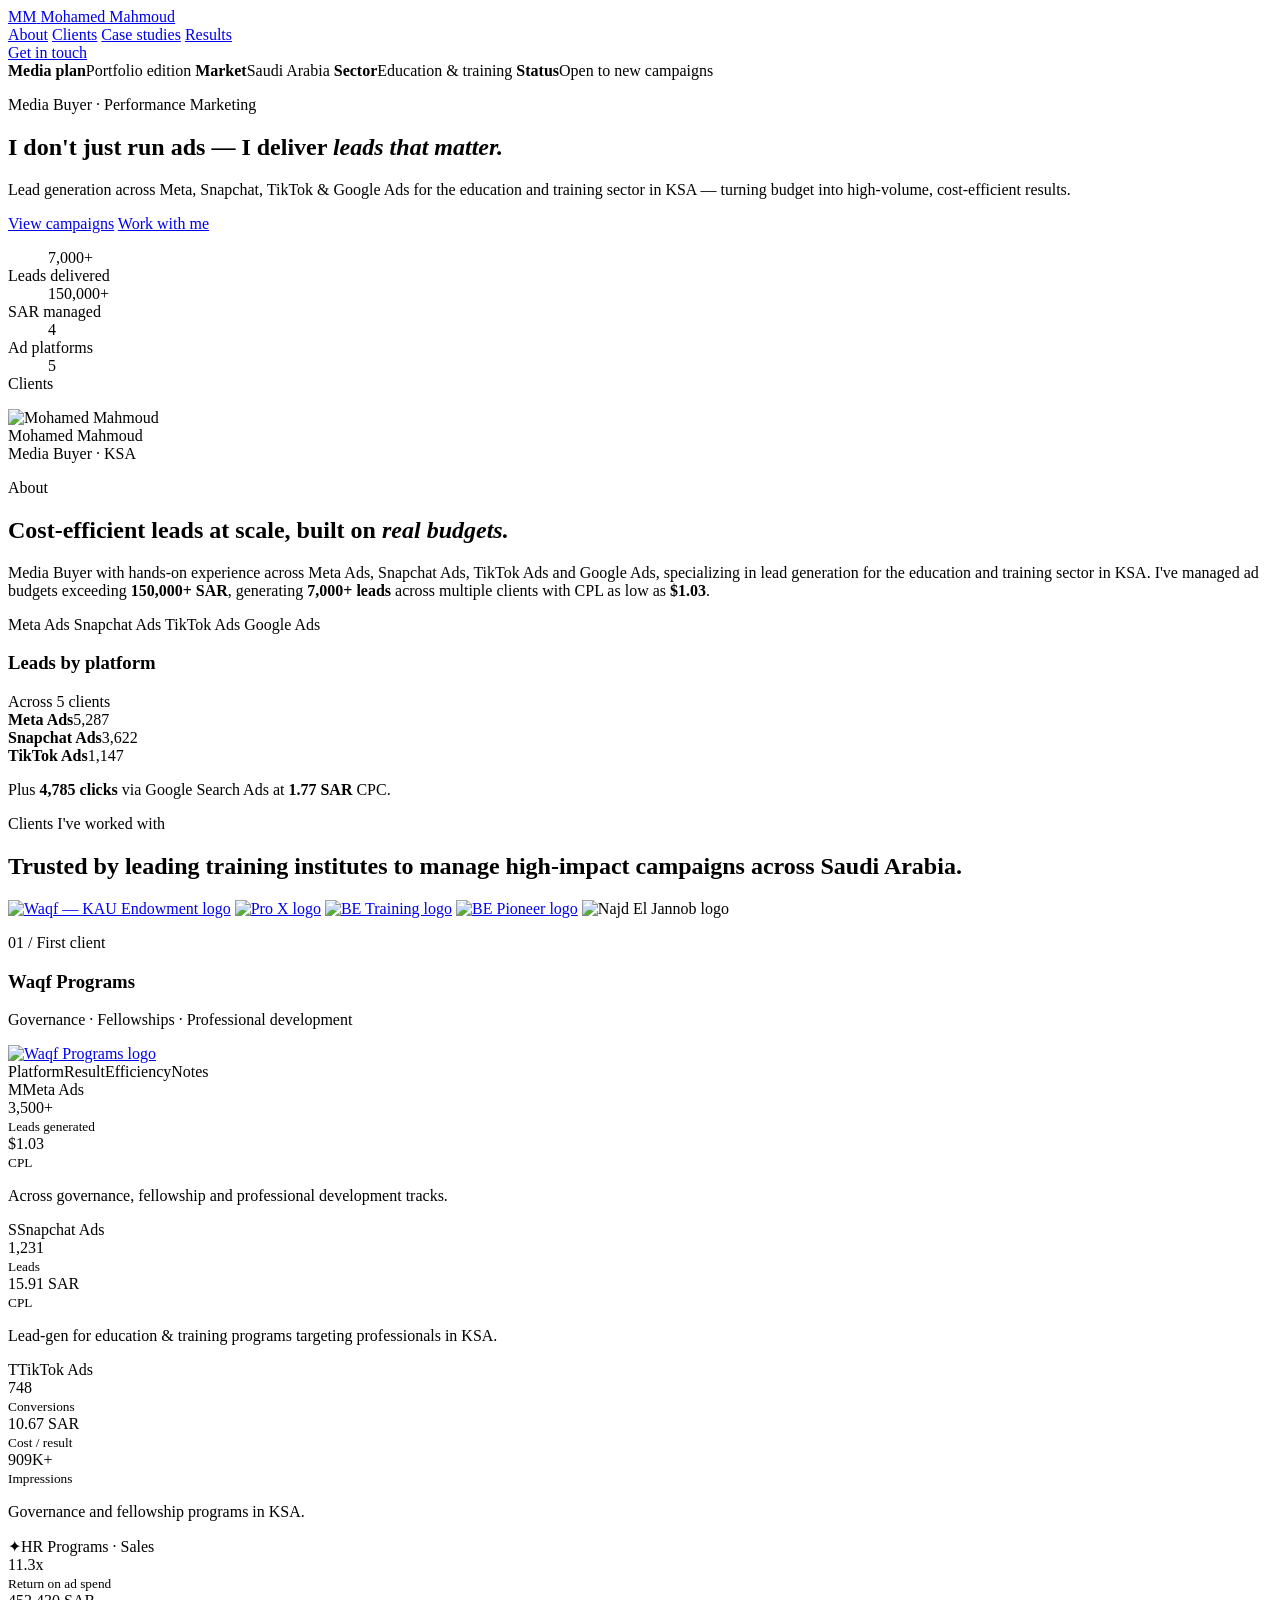
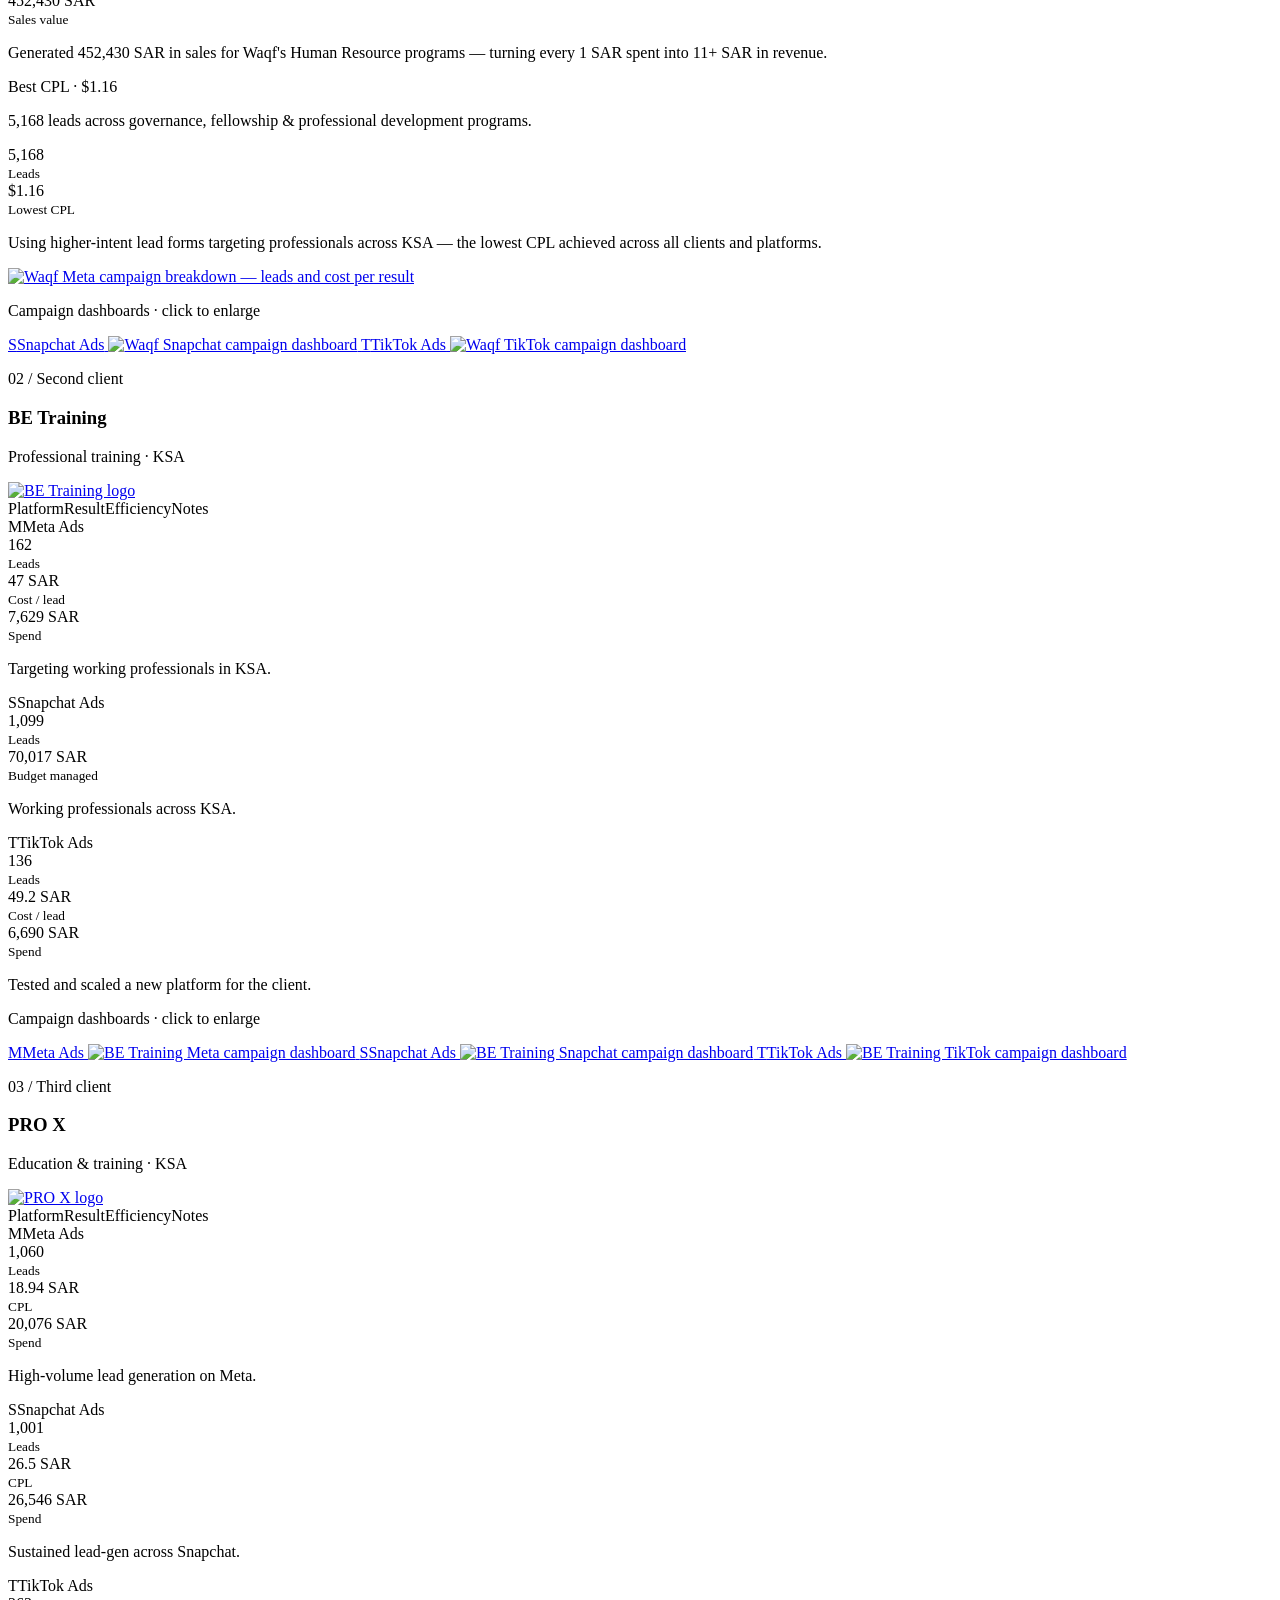
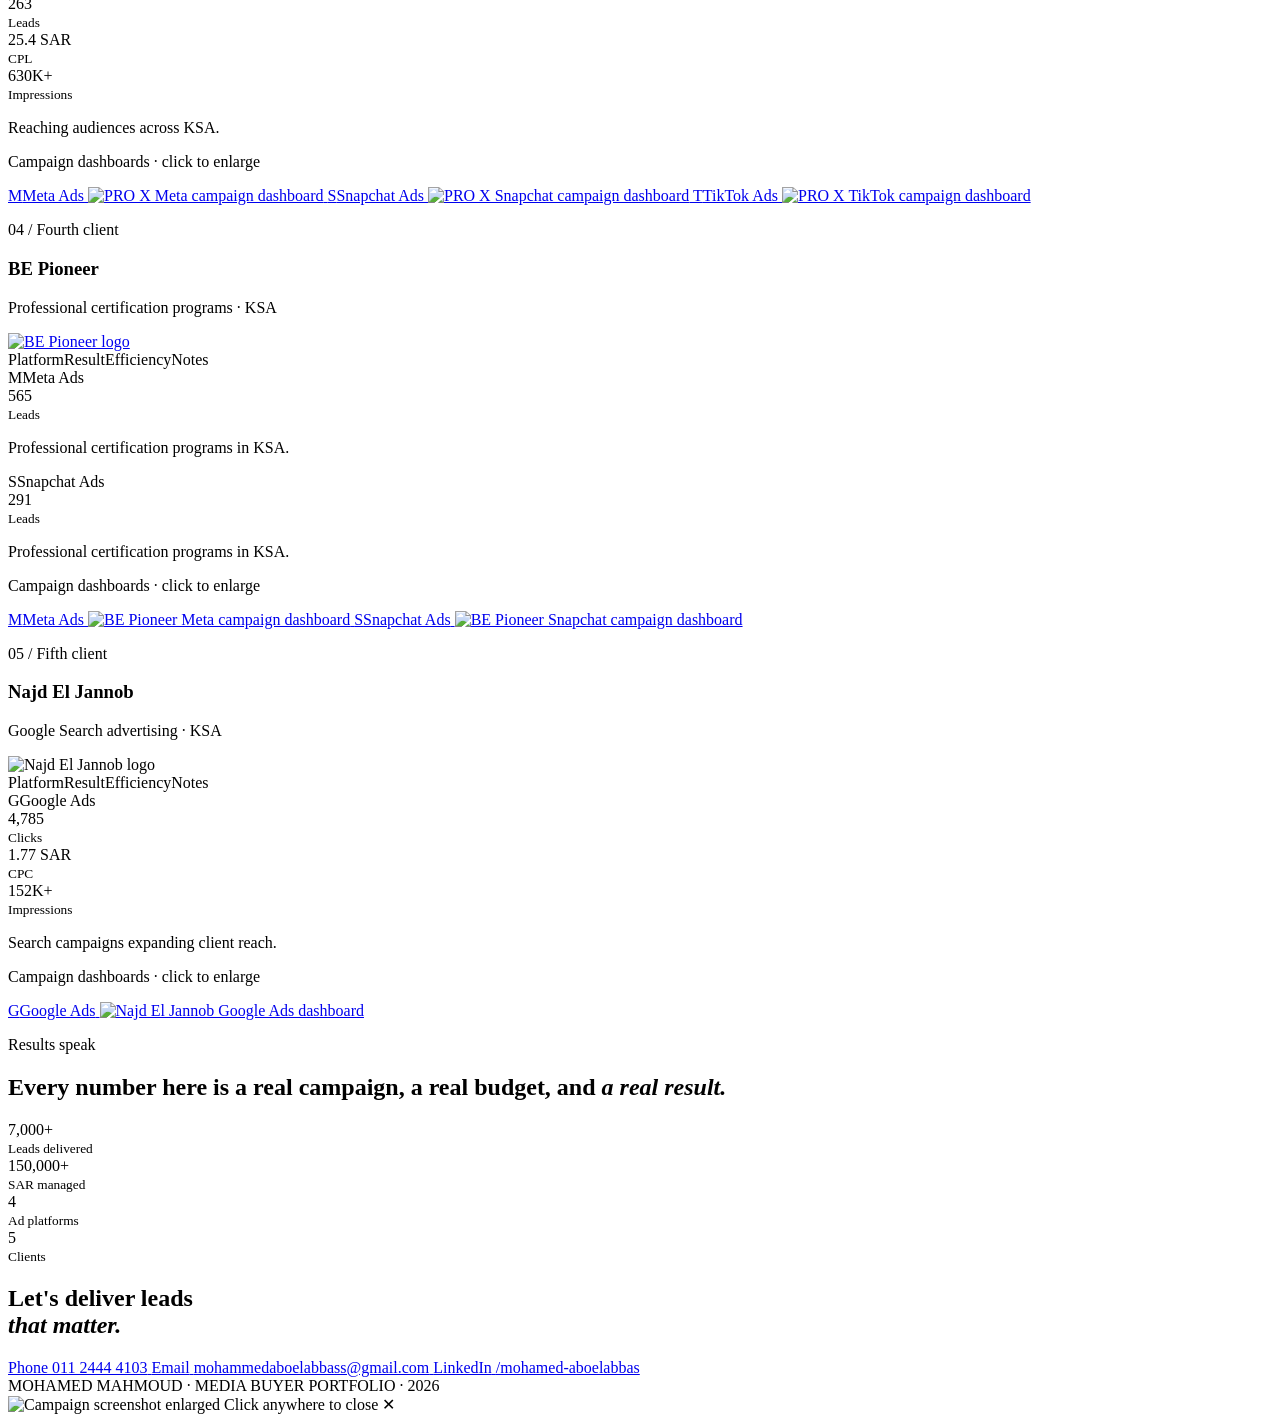
==== animated.html @ b721a6d7 "Add files via upload" ====
<!DOCTYPE html>
<html lang="en">
<head>
  <meta charset="utf-8">
  <meta name="viewport" content="width=device-width, initial-scale=1">

  <!-- ══════════ SEO — edit title & description here ══════════ -->
  <title>Mohamed Mahmoud — Media Buyer · Performance Marketing, KSA</title>
  <meta name="description" content="Media buyer specializing in lead generation for the education and training sector in KSA. 7,000+ leads across Meta, Snapchat, TikTok & Google Ads, with CPL as low as $1.03 and 11.3x ROAS.">
  <link rel="canonical" href="https://mohammedaboelabbass-web.github.io/Mohamed-mahmoud-portfolio/">

  <!-- Social sharing preview (WhatsApp / LinkedIn) -->
  <meta property="og:type" content="website">
  <meta property="og:title" content="Mohamed Mahmoud — Media Buyer">
  <meta property="og:description" content="I don't just run ads — I deliver leads that matter. 7,000+ leads · 150,000+ SAR managed · 4 platforms · 5 clients.">
  <meta property="og:image" content="https://mohammedaboelabbass-web.github.io/Mohamed-mahmoud-portfolio/img/profile.png">
  <meta property="og:url" content="https://mohammedaboelabbass-web.github.io/Mohamed-mahmoud-portfolio/">

  <link rel="icon" href="data:image/svg+xml,%3Csvg xmlns='http://www.w3.org/2000/svg' viewBox='0 0 100 100'%3E%3Crect width='100' height='100' rx='22' fill='%233bd693'/%3E%3Ctext x='50' y='63' font-family='Arial,sans-serif' font-size='38' font-weight='800' fill='%230c1210' text-anchor='middle'%3EMM%3C/text%3E%3C/svg%3E">

  <!-- Fonts -->
  <link rel="preconnect" href="https://fonts.googleapis.com">
  <link rel="preconnect" href="https://fonts.gstatic.com" crossorigin>
  <link href="https://fonts.googleapis.com/css2?family=Bricolage+Grotesque:wght@600;700;800&family=Figtree:wght@400;500;600&family=Instrument+Serif:ital@1&family=Spline+Sans+Mono:wght@400;500;600&display=swap" rel="stylesheet">

  <link rel="stylesheet" href="css/style.css">
  <link rel="stylesheet" href="css/animations.css">
</head>
<body class="animated">

<!-- ════════════════════════════════════════════════════════════════
     NAVIGATION
     ════════════════════════════════════════════════════════════════ -->
<header class="nav">
  <div class="wrap nav-inner">
    <a class="brand" href="#top">
      <span class="brand-mark">MM</span>
      <span class="brand-name">Mohamed Mahmoud</span>
    </a>
    <nav class="nav-links" aria-label="Sections">
      <a href="#about">About</a>
      <a href="#clients">Clients</a>
      <a href="#work">Case studies</a>
      <a href="#results">Results</a>
    </nav>
    <a class="nav-cta" href="#contact">Get in touch</a>
  </div>
</header>

<main id="top">

  <!-- ══════════════════════════════════════════════════════════════
       HERO — headline, intro & the four headline stats
       ══════════════════════════════════════════════════════════════ -->
  <section class="hero">
    <div class="wrap">
      <!-- Report-reference strip — the "media plan" header -->
      <div class="report-strip" aria-label="Profile summary">
        <span><b>Media plan</b>Portfolio edition</span>
        <span><b>Market</b>Saudi Arabia</span>
        <span><b>Sector</b>Education &amp; training</span>
        <span><b>Status</b>Open to new campaigns</span>
      </div>
      <p class="hero-eyebrow">Media Buyer · Performance Marketing</p>
      <h1>I don't just run ads — I deliver <em>leads that matter.</em></h1>
      <p class="hero-lede">Lead generation across Meta, Snapchat, TikTok &amp; Google Ads for the education and training sector in KSA — turning budget into high-volume, cost-efficient results.</p>

      <div class="cta-row">
        <a class="btn btn-solid" href="#work">View campaigns</a>
        <a class="btn btn-ghost" href="#contact">Work with me</a>
      </div>

      <!-- The four headline numbers -->
      <dl class="statline">
        <div><dd class="num" data-count>7,000+</dd><dt>Leads delivered</dt></div>
        <div><dd class="num" data-count>150,000+</dd><dt>SAR managed</dt></div>
        <div><dd class="num" data-count>4</dd><dt>Ad platforms</dt></div>
        <div><dd class="num" data-count>5</dd><dt>Clients</dt></div>
      </dl>
    </div>
  </section>

  <!-- ══════════════════════════════════════════════════════════════
       ABOUT + LEADS-BY-PLATFORM CHART
       ══════════════════════════════════════════════════════════════ -->
  <section class="about" id="about">
    <div class="wrap about-grid">

      <div data-reveal>
        <div class="persona">
          <img src="img/profile.png" alt="Mohamed Mahmoud" width="64" height="64">
          <div>
            <div class="persona-name">Mohamed Mahmoud</div>
            <div class="persona-role">Media Buyer · KSA</div>
          </div>
        </div>
        <p class="eyebrow">About</p>
        <h2 class="section-title">Cost-efficient leads at scale, built on <em>real budgets.</em></h2>
        <p class="about-copy">Media Buyer with hands-on experience across Meta Ads, Snapchat Ads, TikTok Ads and Google Ads, specializing in lead generation for the education and training sector in KSA. I've managed ad budgets exceeding <strong>150,000+ SAR</strong>, generating <strong>7,000+ leads</strong> across multiple clients with CPL as low as <strong class="hot">$1.03</strong>.</p>
        <div class="platform-tags">
          <span>Meta Ads</span>
          <span>Snapchat Ads</span>
          <span>TikTok Ads</span>
          <span>Google Ads</span>
        </div>
      </div>

      <div class="chart-panel" data-reveal>
        <div class="chart-head">
          <h3>Leads by platform</h3>
          <span>Across 5 clients</span>
        </div>
        <!-- Bar widths = leads ÷ 5,287 (the largest value) -->
        <div class="bar-row">
          <div class="bar-label"><b>Meta Ads</b><span class="num">5,287</span></div>
          <div class="bar-track"><div class="bar-fill" style="width:100%"></div></div>
        </div>
        <div class="bar-row">
          <div class="bar-label"><b>Snapchat Ads</b><span class="num">3,622</span></div>
          <div class="bar-track"><div class="bar-fill" style="width:68.5%"></div></div>
        </div>
        <div class="bar-row">
          <div class="bar-label"><b>TikTok Ads</b><span class="num">1,147</span></div>
          <div class="bar-track"><div class="bar-fill" style="width:21.7%"></div></div>
        </div>
        <p class="chart-foot">Plus <strong>4,785 clicks</strong> via Google Search Ads at <strong>1.77 SAR</strong> CPC.</p>
      </div>

    </div>
  </section>

  <!-- ══════════════════════════════════════════════════════════════
       CLIENTS — logo wall
       ══════════════════════════════════════════════════════════════ -->
  <section class="clients" id="clients">
    <div class="wrap">
      <p class="eyebrow" data-reveal>Clients I've worked with</p>
      <h2 class="section-title" data-reveal>Trusted by leading training institutes to manage high-impact campaigns across Saudi Arabia.</h2>
      <div class="logo-grid" data-reveal>
        <a class="logo-chip" href="https://lms.waqf.org.sa/" target="_blank" rel="noopener" title="Waqf — KAU Endowment"><img src="img/logo-waqf.png" alt="Waqf — KAU Endowment logo" loading="lazy"></a>
        <a class="logo-chip" href="https://www.ub.edu.sa/ar/Pages/default.aspx" target="_blank" rel="noopener" title="Pro X"><img src="img/logo-prox.png" alt="Pro X logo" loading="lazy"></a>
        <a class="logo-chip" href="https://betraining.com.sa/en" target="_blank" rel="noopener" title="BE Training"><img src="img/logo-betraining.png" alt="BE Training logo" loading="lazy"></a>
        <a class="logo-chip" href="https://oc.edu.sa/ar" target="_blank" rel="noopener" title="BE Pioneer"><img src="img/logo-bepioneer.png" alt="BE Pioneer logo" loading="lazy"></a>
        <span class="logo-chip" title="Najd El Jannob"><img src="img/logo-najd.png" alt="Najd El Jannob logo" loading="lazy"></span>
      </div>
    </div>
  </section>

  <!-- ══════════════════════════════════════════════════════════════
       CASE STUDIES — one <article class="case"> per client.
       To add a client: copy a whole article block and edit the text.
       ══════════════════════════════════════════════════════════════ -->
  <div class="wrap work" id="work">

    <!-- ─────────── CLIENT 01 · WAQF PROGRAMS ─────────── -->
    <article class="case" data-reveal>
      <div>
        <p class="case-no">01 / First client</p>
        <h3>Waqf Programs</h3>
        <p class="case-sector">Governance · Fellowships · Professional development</p>
        <a class="case-logo" href="https://lms.waqf.org.sa/" target="_blank" rel="noopener" title="Waqf Programs"><img src="img/logo-waqf.png" alt="Waqf Programs logo" loading="lazy"></a>
      </div>
      <div class="case-body">

        <div class="ledger">
          <div class="ledger-head" aria-hidden="true">
            <span>Platform</span><span>Result</span><span>Efficiency</span><span>Notes</span>
          </div>
          <div class="ledger-row">
            <div class="ledger-platform"><span class="ledger-badge">M</span><span>Meta Ads</span></div>
            <div class="ledger-result"><div class="num">3,500+</div><small>Leads generated</small></div>
            <div class="ledger-stats"><div><div class="num">$1.03</div><small>CPL</small></div></div>
            <p class="ledger-note">Across governance, fellowship and professional development tracks.</p>
          </div>
          <div class="ledger-row">
            <div class="ledger-platform"><span class="ledger-badge">S</span><span>Snapchat Ads</span></div>
            <div class="ledger-result"><div class="num">1,231</div><small>Leads</small></div>
            <div class="ledger-stats"><div><div class="num">15.91 SAR</div><small>CPL</small></div></div>
            <p class="ledger-note">Lead-gen for education &amp; training programs targeting professionals in KSA.</p>
          </div>
          <div class="ledger-row">
            <div class="ledger-platform"><span class="ledger-badge">T</span><span>TikTok Ads</span></div>
            <div class="ledger-result"><div class="num">748</div><small>Conversions</small></div>
            <div class="ledger-stats">
              <div><div class="num">10.67 SAR</div><small>Cost / result</small></div>
              <div><div class="num">909K+</div><small>Impressions</small></div>
            </div>
            <p class="ledger-note">Governance and fellowship programs in KSA.</p>
          </div>
          <div class="ledger-row record">
            <div class="ledger-platform"><span class="ledger-badge">✦</span><span>HR Programs · Sales</span></div>
            <div class="ledger-result"><div class="num">11.3x</div><small>Return on ad spend</small></div>
            <div class="ledger-stats"><div><div class="num">452,430 SAR</div><small>Sales value</small></div></div>
            <p class="ledger-note">Generated 452,430 SAR in sales for Waqf's Human Resource programs — turning every 1 SAR spent into 11+ SAR in revenue.</p>
          </div>
        </div>

        <!-- Featured result -->
        <div class="feature">
          <div class="feature-head">
            <div>
              <p class="feature-tag">Best CPL · $1.16</p>
              <p class="feature-title">5,168 leads across governance, fellowship &amp; professional development programs.</p>
            </div>
            <div class="feature-nums">
              <div><div class="num">5,168</div><small>Leads</small></div>
              <div><div class="num">$1.16</div><small>Lowest CPL</small></div>
            </div>
          </div>
          <p>Using higher-intent lead forms targeting professionals across KSA — the lowest CPL achieved across all clients and platforms.</p>
          <a class="feature-img shot-link" href="img/shot-waqf-meta-breakdown.png"><img src="img/shot-waqf-meta-breakdown.png" alt="Waqf Meta campaign breakdown — leads and cost per result" loading="lazy"></a>
        </div>

        <p class="shots-label">Campaign dashboards · click to enlarge</p>
        <div class="shots">
          <a class="shot shot-link" href="img/shot-waqf-snapchat.png">
            <span class="shot-head"><span class="ledger-badge">S</span><span>Snapchat Ads</span></span>
            <span class="shot-thumb"><img src="img/shot-waqf-snapchat.png" alt="Waqf Snapchat campaign dashboard" loading="lazy"></span>
          </a>
          <a class="shot shot-link" href="img/shot-waqf-tiktok.png">
            <span class="shot-head"><span class="ledger-badge">T</span><span>TikTok Ads</span></span>
            <span class="shot-thumb"><img src="img/shot-waqf-tiktok.png" alt="Waqf TikTok campaign dashboard" loading="lazy"></span>
          </a>
        </div>

      </div>
    </article>

    <!-- ─────────── CLIENT 02 · BE TRAINING ─────────── -->
    <article class="case" data-reveal>
      <div>
        <p class="case-no">02 / Second client</p>
        <h3>BE Training</h3>
        <p class="case-sector">Professional training · KSA</p>
        <a class="case-logo" href="https://betraining.com.sa/en" target="_blank" rel="noopener" title="BE Training"><img src="img/logo-betraining.png" alt="BE Training logo" loading="lazy"></a>
      </div>
      <div class="case-body">

        <div class="ledger">
          <div class="ledger-head" aria-hidden="true">
            <span>Platform</span><span>Result</span><span>Efficiency</span><span>Notes</span>
          </div>
          <div class="ledger-row">
            <div class="ledger-platform"><span class="ledger-badge">M</span><span>Meta Ads</span></div>
            <div class="ledger-result"><div class="num">162</div><small>Leads</small></div>
            <div class="ledger-stats">
              <div><div class="num">47 SAR</div><small>Cost / lead</small></div>
              <div><div class="num">7,629 SAR</div><small>Spend</small></div>
            </div>
            <p class="ledger-note">Targeting working professionals in KSA.</p>
          </div>
          <div class="ledger-row">
            <div class="ledger-platform"><span class="ledger-badge">S</span><span>Snapchat Ads</span></div>
            <div class="ledger-result"><div class="num">1,099</div><small>Leads</small></div>
            <div class="ledger-stats"><div><div class="num">70,017 SAR</div><small>Budget managed</small></div></div>
            <p class="ledger-note">Working professionals across KSA.</p>
          </div>
          <div class="ledger-row">
            <div class="ledger-platform"><span class="ledger-badge">T</span><span>TikTok Ads</span></div>
            <div class="ledger-result"><div class="num">136</div><small>Leads</small></div>
            <div class="ledger-stats">
              <div><div class="num">49.2 SAR</div><small>Cost / lead</small></div>
              <div><div class="num">6,690 SAR</div><small>Spend</small></div>
            </div>
            <p class="ledger-note">Tested and scaled a new platform for the client.</p>
          </div>
        </div>

        <p class="shots-label">Campaign dashboards · click to enlarge</p>
        <div class="shots">
          <a class="shot shot-link wide" href="img/shot-betraining-meta.png">
            <span class="shot-head"><span class="ledger-badge">M</span><span>Meta Ads</span></span>
            <span class="shot-thumb"><img src="img/shot-betraining-meta.png" alt="BE Training Meta campaign dashboard" loading="lazy"></span>
          </a>
          <a class="shot shot-link wide" href="img/shot-betraining-snapchat.png">
            <span class="shot-head"><span class="ledger-badge">S</span><span>Snapchat Ads</span></span>
            <span class="shot-thumb"><img src="img/shot-betraining-snapchat.png" alt="BE Training Snapchat campaign dashboard" loading="lazy"></span>
          </a>
          <a class="shot shot-link wide" href="img/shot-betraining-tiktok.png">
            <span class="shot-head"><span class="ledger-badge">T</span><span>TikTok Ads</span></span>
            <span class="shot-thumb"><img src="img/shot-betraining-tiktok.png" alt="BE Training TikTok campaign dashboard" loading="lazy"></span>
          </a>
        </div>

      </div>
    </article>

    <!-- ─────────── CLIENT 03 · PRO X ─────────── -->
    <article class="case" data-reveal>
      <div>
        <p class="case-no">03 / Third client</p>
        <h3>PRO X</h3>
        <p class="case-sector">Education &amp; training · KSA</p>
        <a class="case-logo" href="https://www.ub.edu.sa/ar/Pages/default.aspx" target="_blank" rel="noopener" title="PRO X"><img src="img/logo-prox.png" alt="PRO X logo" loading="lazy"></a>
      </div>
      <div class="case-body">

        <div class="ledger">
          <div class="ledger-head" aria-hidden="true">
            <span>Platform</span><span>Result</span><span>Efficiency</span><span>Notes</span>
          </div>
          <div class="ledger-row">
            <div class="ledger-platform"><span class="ledger-badge">M</span><span>Meta Ads</span></div>
            <div class="ledger-result"><div class="num">1,060</div><small>Leads</small></div>
            <div class="ledger-stats">
              <div><div class="num">18.94 SAR</div><small>CPL</small></div>
              <div><div class="num">20,076 SAR</div><small>Spend</small></div>
            </div>
            <p class="ledger-note">High-volume lead generation on Meta.</p>
          </div>
          <div class="ledger-row">
            <div class="ledger-platform"><span class="ledger-badge">S</span><span>Snapchat Ads</span></div>
            <div class="ledger-result"><div class="num">1,001</div><small>Leads</small></div>
            <div class="ledger-stats">
              <div><div class="num">26.5 SAR</div><small>CPL</small></div>
              <div><div class="num">26,546 SAR</div><small>Spend</small></div>
            </div>
            <p class="ledger-note">Sustained lead-gen across Snapchat.</p>
          </div>
          <div class="ledger-row">
            <div class="ledger-platform"><span class="ledger-badge">T</span><span>TikTok Ads</span></div>
            <div class="ledger-result"><div class="num">263</div><small>Leads</small></div>
            <div class="ledger-stats">
              <div><div class="num">25.4 SAR</div><small>CPL</small></div>
              <div><div class="num">630K+</div><small>Impressions</small></div>
            </div>
            <p class="ledger-note">Reaching audiences across KSA.</p>
          </div>
        </div>

        <p class="shots-label">Campaign dashboards · click to enlarge</p>
        <div class="shots">
          <a class="shot shot-link wide" href="img/shot-prox-meta.png">
            <span class="shot-head"><span class="ledger-badge">M</span><span>Meta Ads</span></span>
            <span class="shot-thumb"><img src="img/shot-prox-meta.png" alt="PRO X Meta campaign dashboard" loading="lazy"></span>
          </a>
          <a class="shot shot-link wide" href="img/shot-prox-snapchat.png">
            <span class="shot-head"><span class="ledger-badge">S</span><span>Snapchat Ads</span></span>
            <span class="shot-thumb"><img src="img/shot-prox-snapchat.png" alt="PRO X Snapchat campaign dashboard" loading="lazy"></span>
          </a>
          <a class="shot shot-link wide" href="img/shot-prox-tiktok.png">
            <span class="shot-head"><span class="ledger-badge">T</span><span>TikTok Ads</span></span>
            <span class="shot-thumb"><img src="img/shot-prox-tiktok.png" alt="PRO X TikTok campaign dashboard" loading="lazy"></span>
          </a>
        </div>

      </div>
    </article>

    <!-- ─────────── CLIENT 04 · BE PIONEER ─────────── -->
    <article class="case" data-reveal>
      <div>
        <p class="case-no">04 / Fourth client</p>
        <h3>BE Pioneer</h3>
        <p class="case-sector">Professional certification programs · KSA</p>
        <a class="case-logo" href="https://oc.edu.sa/ar" target="_blank" rel="noopener" title="BE Pioneer"><img src="img/logo-bepioneer.png" alt="BE Pioneer logo" loading="lazy"></a>
      </div>
      <div class="case-body">

        <div class="ledger">
          <div class="ledger-head" aria-hidden="true">
            <span>Platform</span><span>Result</span><span>Efficiency</span><span>Notes</span>
          </div>
          <div class="ledger-row">
            <div class="ledger-platform"><span class="ledger-badge">M</span><span>Meta Ads</span></div>
            <div class="ledger-result"><div class="num">565</div><small>Leads</small></div>
            <div class="ledger-stats"></div>
            <p class="ledger-note">Professional certification programs in KSA.</p>
          </div>
          <div class="ledger-row">
            <div class="ledger-platform"><span class="ledger-badge">S</span><span>Snapchat Ads</span></div>
            <div class="ledger-result"><div class="num">291</div><small>Leads</small></div>
            <div class="ledger-stats"></div>
            <p class="ledger-note">Professional certification programs in KSA.</p>
          </div>
        </div>

        <p class="shots-label">Campaign dashboards · click to enlarge</p>
        <div class="shots">
          <a class="shot shot-link wide" href="img/shot-bepioneer-meta.png">
            <span class="shot-head"><span class="ledger-badge">M</span><span>Meta Ads</span></span>
            <span class="shot-thumb"><img src="img/shot-bepioneer-meta.png" alt="BE Pioneer Meta campaign dashboard" loading="lazy"></span>
          </a>
          <a class="shot shot-link wide" href="img/shot-bepioneer-snapchat.png">
            <span class="shot-head"><span class="ledger-badge">S</span><span>Snapchat Ads</span></span>
            <span class="shot-thumb"><img src="img/shot-bepioneer-snapchat.png" alt="BE Pioneer Snapchat campaign dashboard" loading="lazy"></span>
          </a>
        </div>

      </div>
    </article>

    <!-- ─────────── CLIENT 05 · NAJD EL JANNOB ─────────── -->
    <article class="case" data-reveal>
      <div>
        <p class="case-no">05 / Fifth client</p>
        <h3>Najd El Jannob</h3>
        <p class="case-sector">Google Search advertising · KSA</p>
        <span class="case-logo" title="Najd El Jannob"><img src="img/logo-najd.png" alt="Najd El Jannob logo" loading="lazy"></span>
      </div>
      <div class="case-body">

        <div class="ledger">
          <div class="ledger-head" aria-hidden="true">
            <span>Platform</span><span>Result</span><span>Efficiency</span><span>Notes</span>
          </div>
          <div class="ledger-row">
            <div class="ledger-platform"><span class="ledger-badge">G</span><span>Google Ads</span></div>
            <div class="ledger-result"><div class="num">4,785</div><small>Clicks</small></div>
            <div class="ledger-stats">
              <div><div class="num">1.77 SAR</div><small>CPC</small></div>
              <div><div class="num">152K+</div><small>Impressions</small></div>
            </div>
            <p class="ledger-note">Search campaigns expanding client reach.</p>
          </div>
        </div>

        <p class="shots-label">Campaign dashboards · click to enlarge</p>
        <div class="shots">
          <a class="shot shot-link" href="img/shot-najd-google.png">
            <span class="shot-head"><span class="ledger-badge">G</span><span>Google Ads</span></span>
            <span class="shot-thumb"><img src="img/shot-najd-google.png" alt="Najd El Jannob Google Ads dashboard" loading="lazy"></span>
          </a>
        </div>

      </div>
    </article>

  </div>

  <!-- ══════════════════════════════════════════════════════════════
       RESULTS BANNER
       ══════════════════════════════════════════════════════════════ -->
  <section class="results" id="results">
    <div class="wrap">
      <div class="results-panel" data-reveal>
        <p class="eyebrow">Results speak</p>
        <h2>Every number here is a real campaign, a real budget, and <em>a real result.</em></h2>
        <div class="big-stats">
          <div><div class="num" data-count>7,000+</div><small>Leads delivered</small></div>
          <div><div class="num" data-count>150,000+</div><small>SAR managed</small></div>
          <div><div class="num" data-count>4</div><small>Ad platforms</small></div>
          <div><div class="num" data-count>5</div><small>Clients</small></div>
        </div>
      </div>
    </div>
  </section>

  <!-- ══════════════════════════════════════════════════════════════
       CONTACT — edit phone / email / LinkedIn here
       ══════════════════════════════════════════════════════════════ -->
  <footer class="contact" id="contact">
    <div class="wrap">
      <div class="contact-grid">
        <div data-reveal>
          <h2>Let's deliver leads<br><em>that matter.</em></h2>
        </div>
        <div class="contact-rows" data-reveal>
          <a class="contact-row" href="tel:01124444103">
            <span class="k">Phone</span>
            <span class="v num">011 2444 4103</span>
          </a>
          <a class="contact-row" href="mailto:mohammedaboelabbass@gmail.com">
            <span class="k">Email</span>
            <span class="v">mohammedaboelabbass@gmail.com</span>
          </a>
          <a class="contact-row" href="https://www.linkedin.com/in/mohamed-aboelabbas-8a36a2244" target="_blank" rel="noopener">
            <span class="k">LinkedIn</span>
            <span class="v accent">/mohamed-aboelabbas</span>
          </a>
        </div>
      </div>
      <div class="baseline">
        <span>MOHAMED MAHMOUD · MEDIA BUYER</span>
        <span>PORTFOLIO · 2026</span>
      </div>
    </div>
  </footer>

</main>

<!-- Screenshot lightbox (click any dashboard to enlarge) -->
<div class="lightbox" id="lightbox" role="dialog" aria-label="Enlarged campaign screenshot">
  <img src="" alt="Campaign screenshot enlarged" id="lightbox-img">
  <span class="lightbox-hint">Click anywhere to close ✕</span>
</div>

<script src="js/lightbox.js"></script>
<script src="js/animate.js"></script>
</body>
</html>
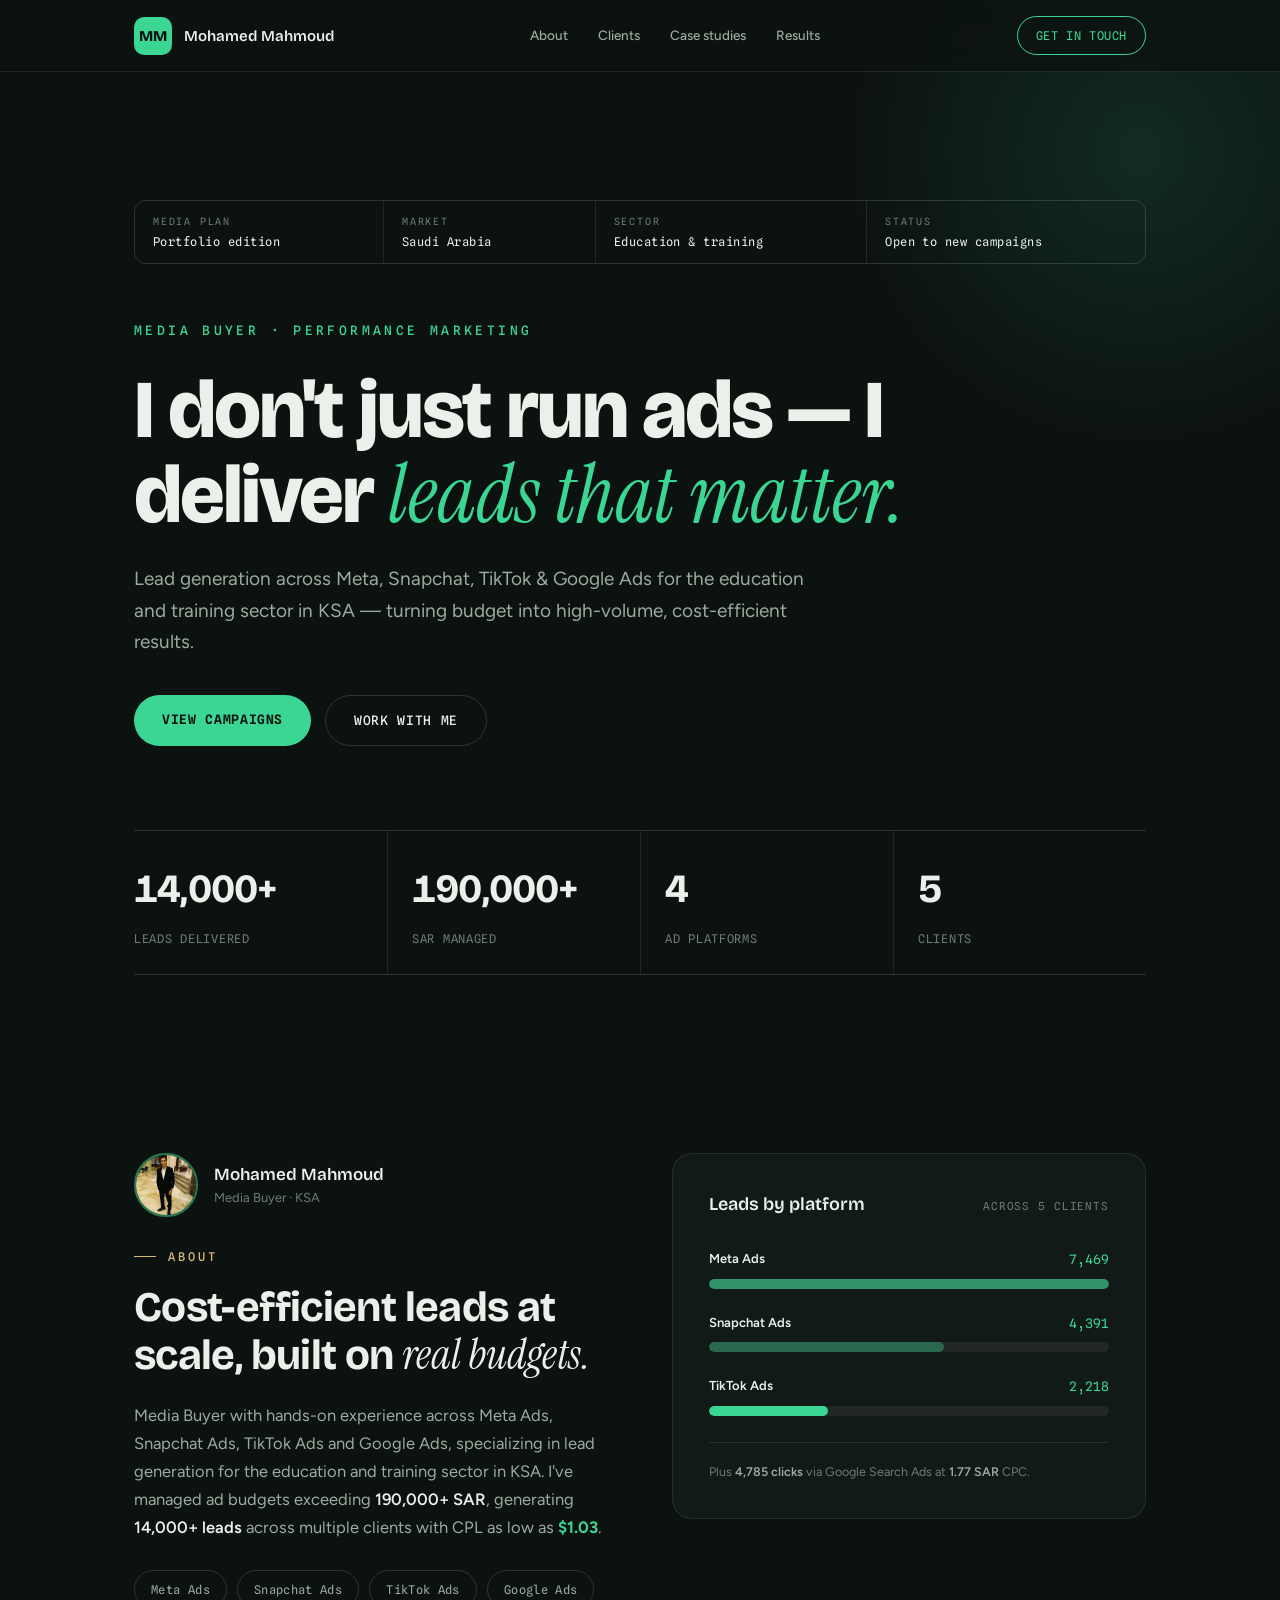
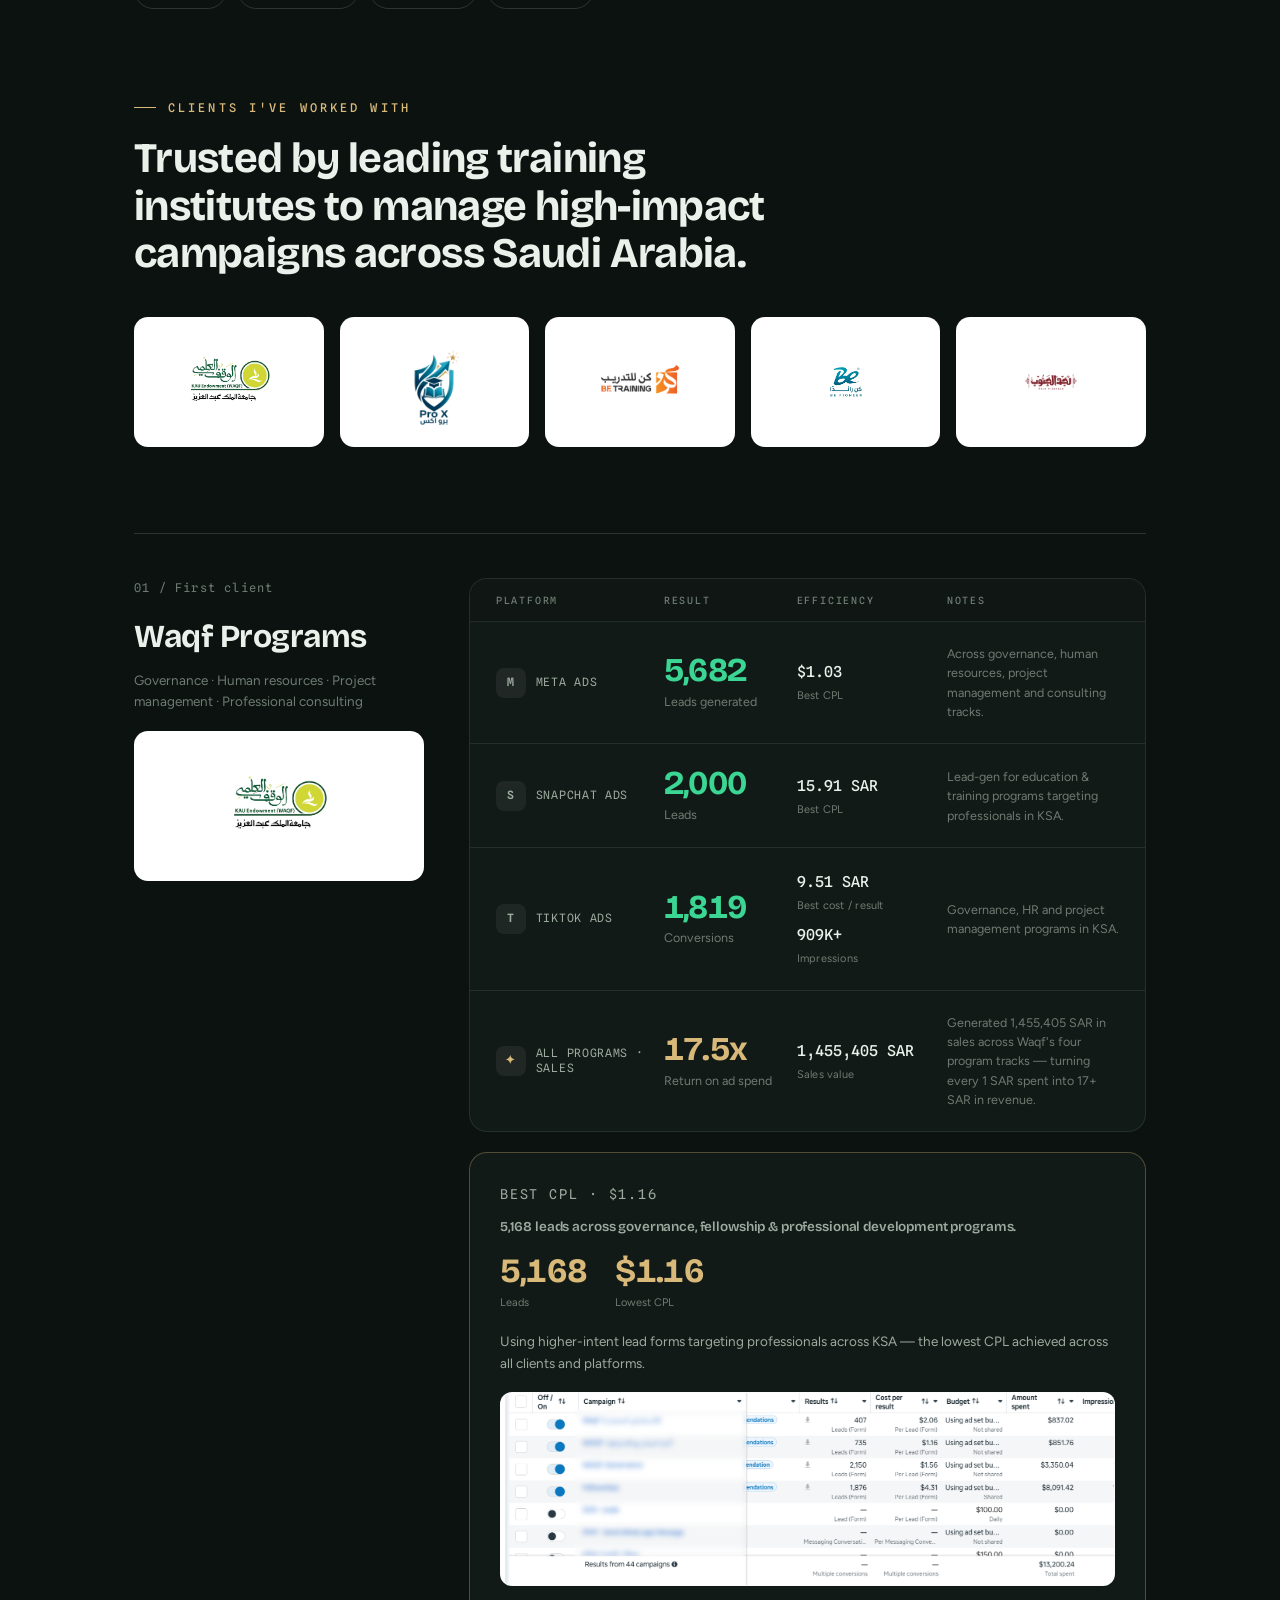
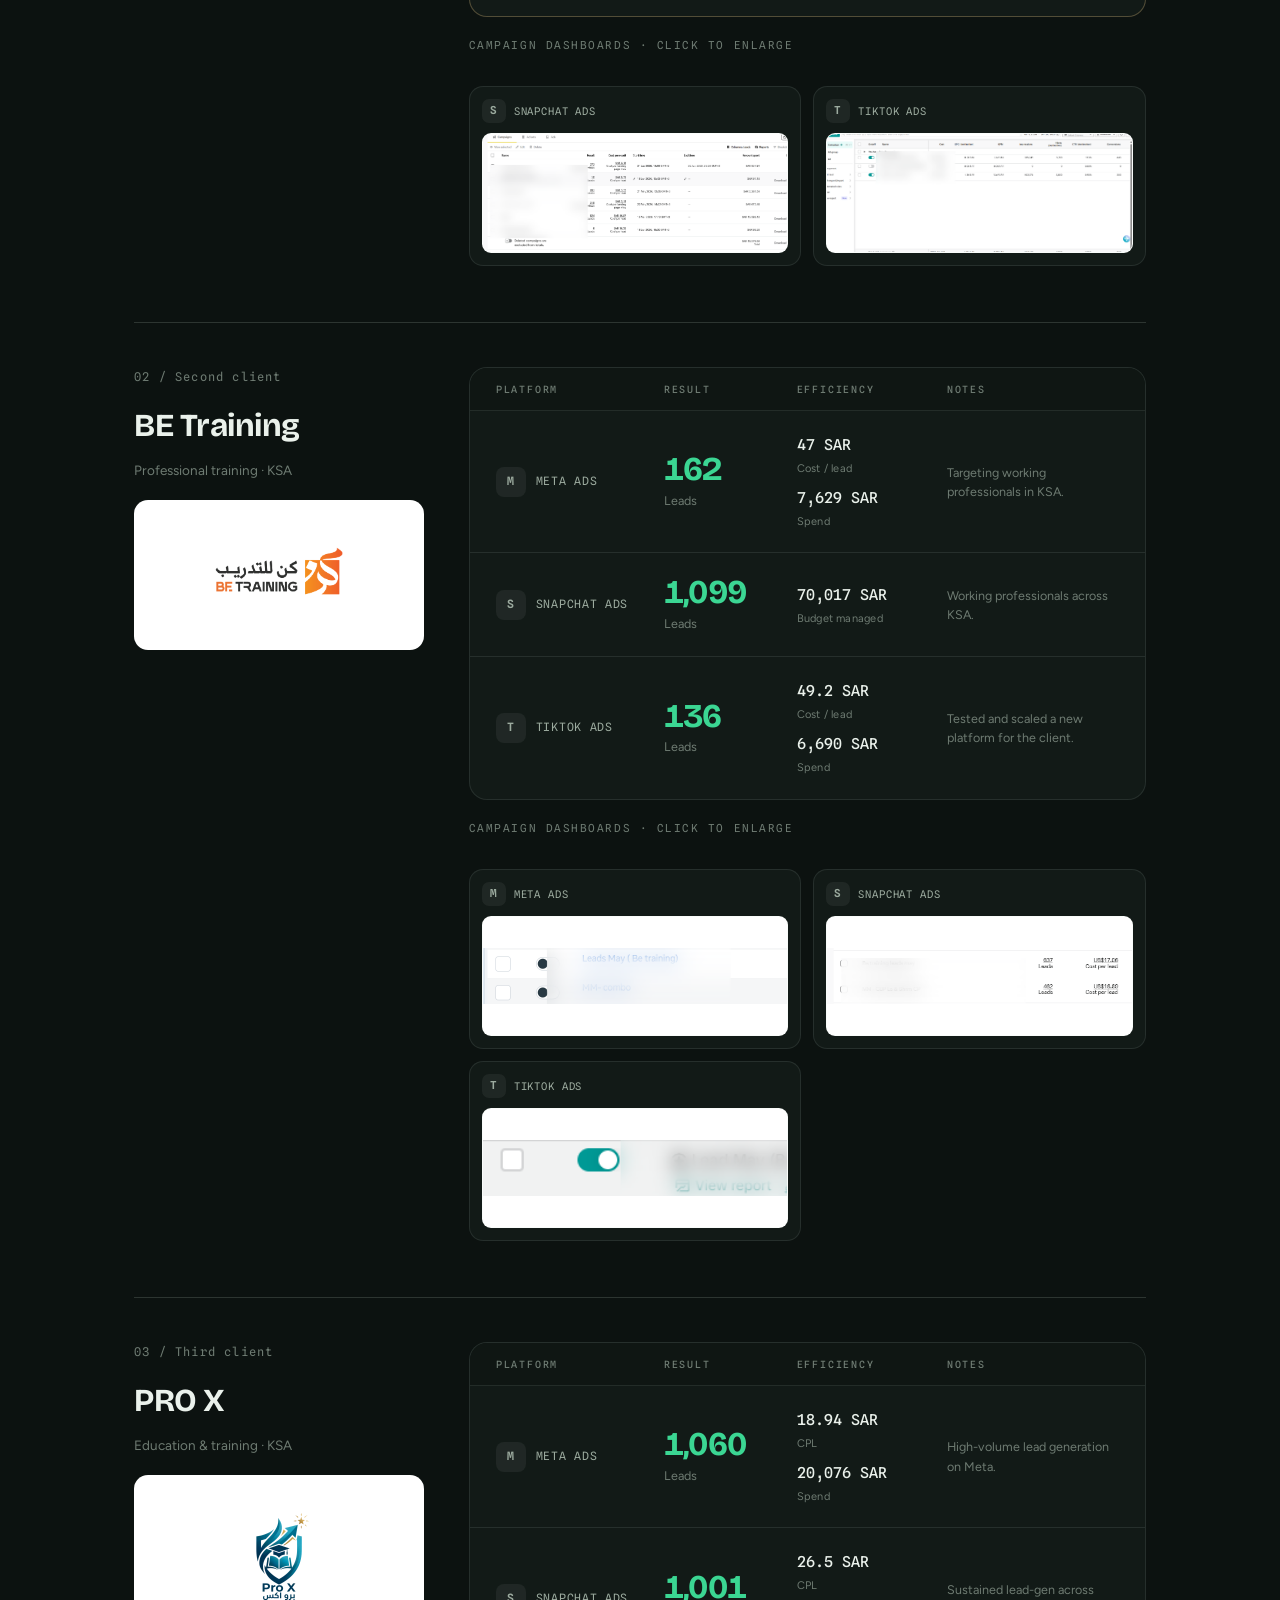
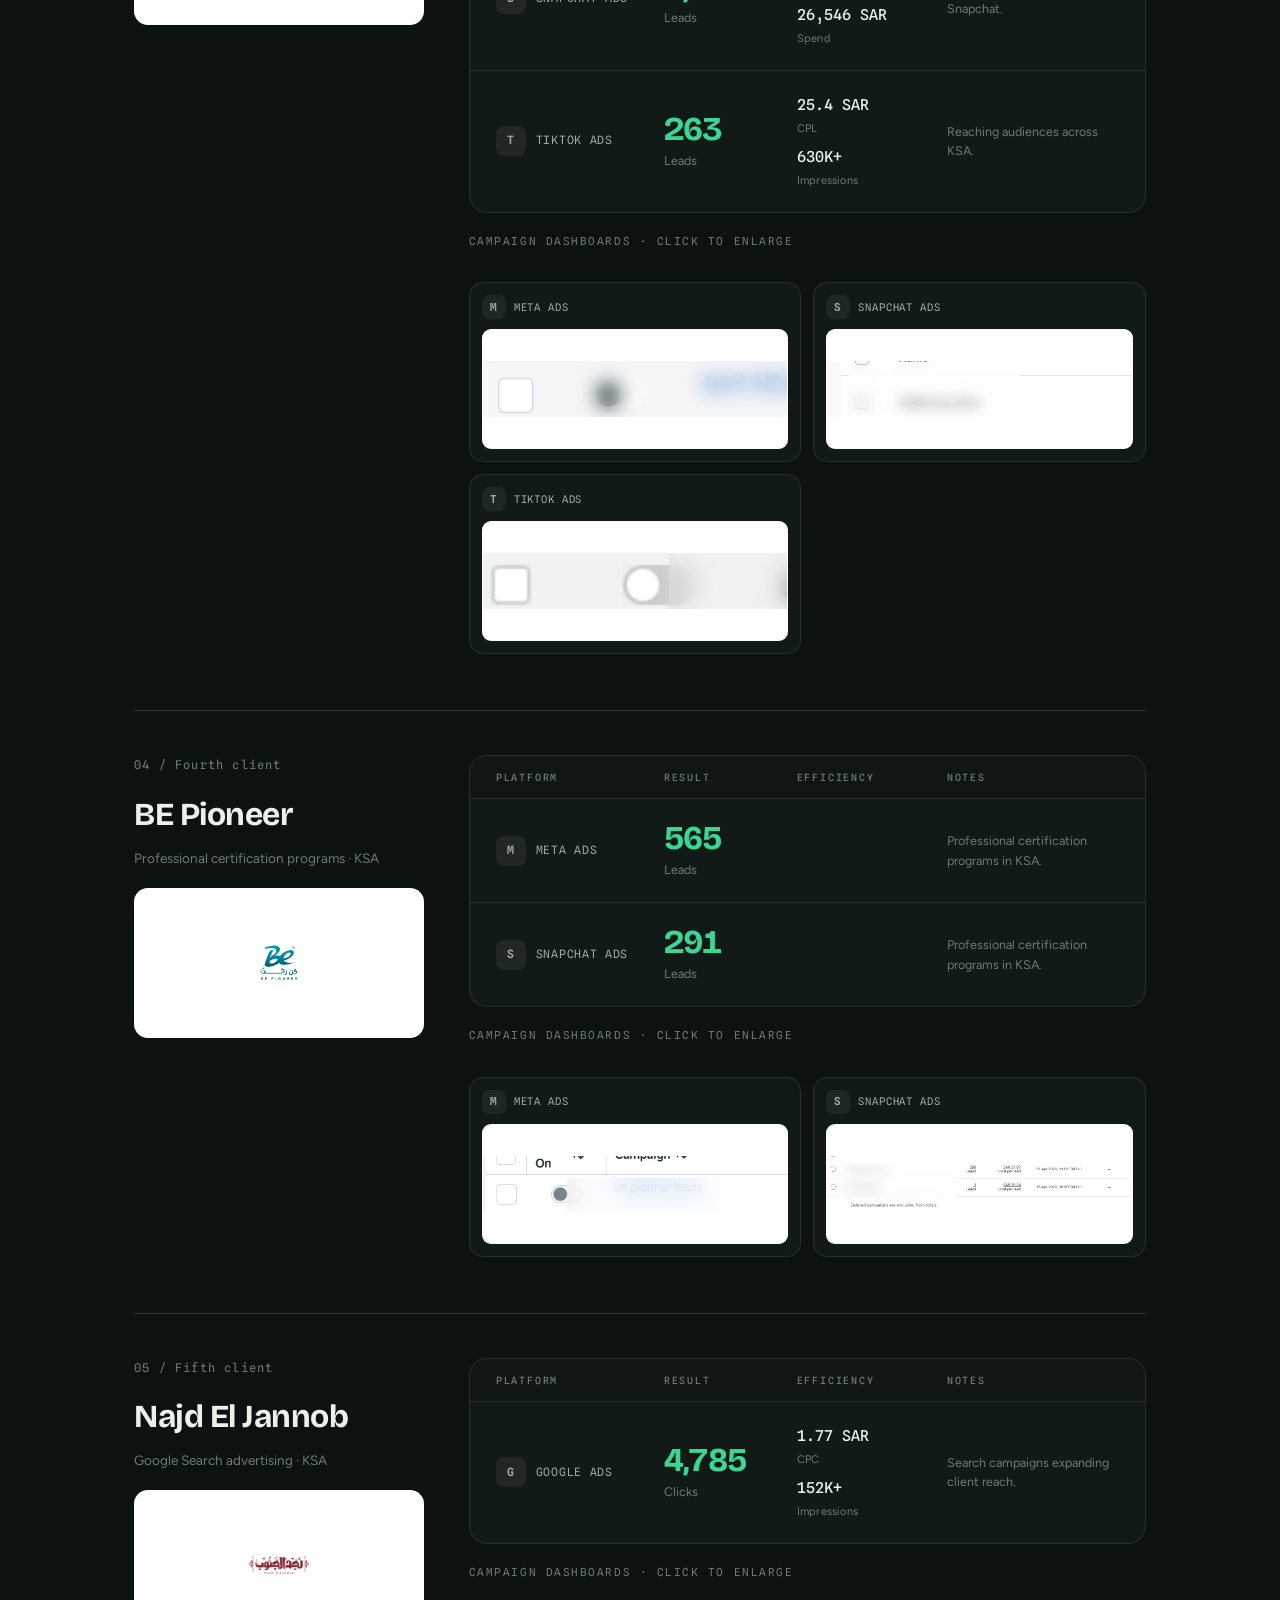
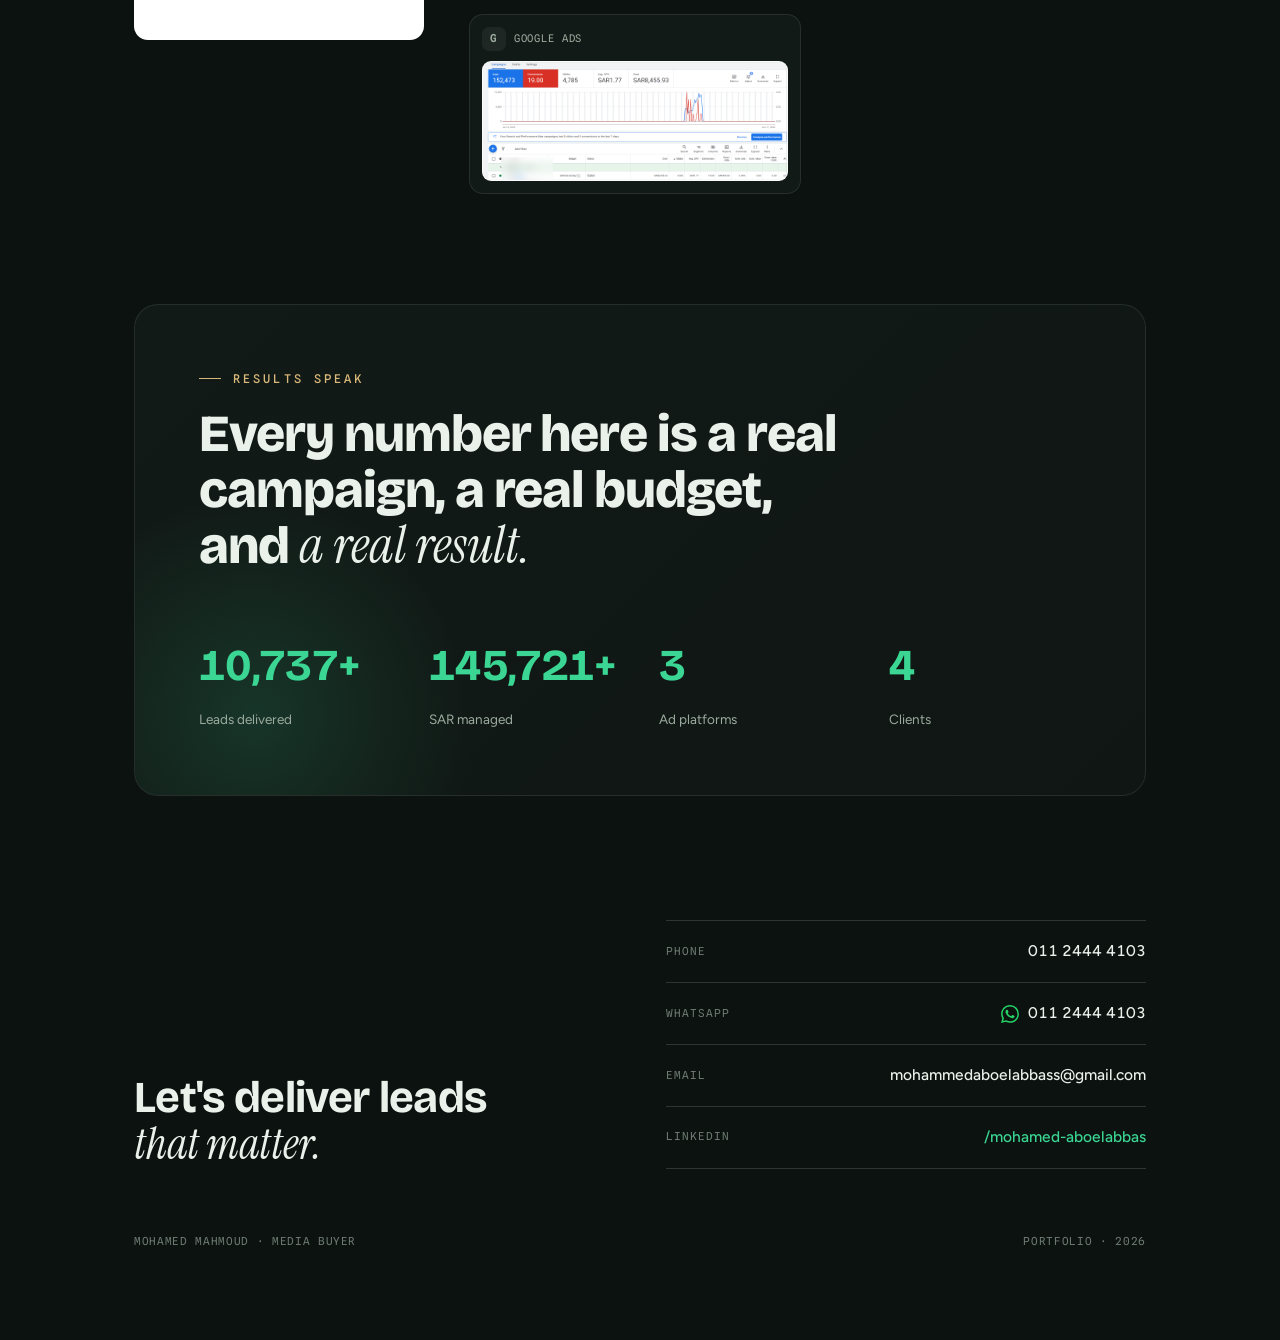
==== commit 2d736479: "Add files via upload" ====
--- a/animated.html
+++ b/animated.html
@@ -6,13 +6,13 @@
 
   <!-- ══════════ SEO — edit title & description here ══════════ -->
   <title>Mohamed Mahmoud — Media Buyer · Performance Marketing, KSA</title>
-  <meta name="description" content="Media buyer specializing in lead generation for the education and training sector in KSA. 7,000+ leads across Meta, Snapchat, TikTok & Google Ads, with CPL as low as $1.03 and 11.3x ROAS.">
+  <meta name="description" content="Media buyer specializing in lead generation for the education and training sector in KSA. 14,000+ leads across Meta, Snapchat, TikTok & Google Ads, with CPL as low as $1.03 and 17.5x ROAS.">
   <link rel="canonical" href="https://mohammedaboelabbass-web.github.io/Mohamed-mahmoud-portfolio/">
 
   <!-- Social sharing preview (WhatsApp / LinkedIn) -->
   <meta property="og:type" content="website">
   <meta property="og:title" content="Mohamed Mahmoud — Media Buyer">
-  <meta property="og:description" content="I don't just run ads — I deliver leads that matter. 7,000+ leads · 150,000+ SAR managed · 4 platforms · 5 clients.">
+  <meta property="og:description" content="I don't just run ads — I deliver leads that matter. 14,000+ leads · 190,000+ SAR managed · 4 platforms · 5 clients.">
   <meta property="og:image" content="https://mohammedaboelabbass-web.github.io/Mohamed-mahmoud-portfolio/img/profile.png">
   <meta property="og:url" content="https://mohammedaboelabbass-web.github.io/Mohamed-mahmoud-portfolio/">
 
@@ -72,8 +72,8 @@
 
       <!-- The four headline numbers -->
       <dl class="statline">
-        <div><dd class="num" data-count>7,000+</dd><dt>Leads delivered</dt></div>
-        <div><dd class="num" data-count>150,000+</dd><dt>SAR managed</dt></div>
+        <div><dd class="num" data-count>14,000+</dd><dt>Leads delivered</dt></div>
+        <div><dd class="num" data-count>190,000+</dd><dt>SAR managed</dt></div>
         <div><dd class="num" data-count>4</dd><dt>Ad platforms</dt></div>
         <div><dd class="num" data-count>5</dd><dt>Clients</dt></div>
       </dl>
@@ -96,7 +96,7 @@
         </div>
         <p class="eyebrow">About</p>
         <h2 class="section-title">Cost-efficient leads at scale, built on <em>real budgets.</em></h2>
-        <p class="about-copy">Media Buyer with hands-on experience across Meta Ads, Snapchat Ads, TikTok Ads and Google Ads, specializing in lead generation for the education and training sector in KSA. I've managed ad budgets exceeding <strong>150,000+ SAR</strong>, generating <strong>7,000+ leads</strong> across multiple clients with CPL as low as <strong class="hot">$1.03</strong>.</p>
+        <p class="about-copy">Media Buyer with hands-on experience across Meta Ads, Snapchat Ads, TikTok Ads and Google Ads, specializing in lead generation for the education and training sector in KSA. I've managed ad budgets exceeding <strong>190,000+ SAR</strong>, generating <strong>14,000+ leads</strong> across multiple clients with CPL as low as <strong class="hot">$1.03</strong>.</p>
         <div class="platform-tags">
           <span>Meta Ads</span>
           <span>Snapchat Ads</span>
@@ -110,18 +110,18 @@
           <h3>Leads by platform</h3>
           <span>Across 5 clients</span>
         </div>
-        <!-- Bar widths = leads ÷ 5,287 (the largest value) -->
+        <!-- Bar widths = leads ÷ 7,469 (the largest value) -->
         <div class="bar-row">
-          <div class="bar-label"><b>Meta Ads</b><span class="num">5,287</span></div>
+          <div class="bar-label"><b>Meta Ads</b><span class="num">7,469</span></div>
           <div class="bar-track"><div class="bar-fill" style="width:100%"></div></div>
         </div>
         <div class="bar-row">
-          <div class="bar-label"><b>Snapchat Ads</b><span class="num">3,622</span></div>
-          <div class="bar-track"><div class="bar-fill" style="width:68.5%"></div></div>
+          <div class="bar-label"><b>Snapchat Ads</b><span class="num">4,391</span></div>
+          <div class="bar-track"><div class="bar-fill" style="width:58.8%"></div></div>
         </div>
         <div class="bar-row">
-          <div class="bar-label"><b>TikTok Ads</b><span class="num">1,147</span></div>
-          <div class="bar-track"><div class="bar-fill" style="width:21.7%"></div></div>
+          <div class="bar-label"><b>TikTok Ads</b><span class="num">2,218</span></div>
+          <div class="bar-track"><div class="bar-fill" style="width:29.7%"></div></div>
         </div>
         <p class="chart-foot">Plus <strong>4,785 clicks</strong> via Google Search Ads at <strong>1.77 SAR</strong> CPC.</p>
       </div>
@@ -157,7 +157,7 @@
       <div>
         <p class="case-no">01 / First client</p>
         <h3>Waqf Programs</h3>
-        <p class="case-sector">Governance · Fellowships · Professional development</p>
+        <p class="case-sector">Governance · Human resources · Project management · Professional consulting</p>
         <a class="case-logo" href="https://lms.waqf.org.sa/" target="_blank" rel="noopener" title="Waqf Programs"><img src="img/logo-waqf.png" alt="Waqf Programs logo" loading="lazy"></a>
       </div>
       <div class="case-body">
@@ -168,30 +168,30 @@
           </div>
           <div class="ledger-row">
             <div class="ledger-platform"><span class="ledger-badge">M</span><span>Meta Ads</span></div>
-            <div class="ledger-result"><div class="num">3,500+</div><small>Leads generated</small></div>
-            <div class="ledger-stats"><div><div class="num">$1.03</div><small>CPL</small></div></div>
-            <p class="ledger-note">Across governance, fellowship and professional development tracks.</p>
+            <div class="ledger-result"><div class="num">5,682</div><small>Leads generated</small></div>
+            <div class="ledger-stats"><div><div class="num">$1.03</div><small>Best CPL</small></div></div>
+            <p class="ledger-note">Across governance, human resources, project management and consulting tracks.</p>
           </div>
           <div class="ledger-row">
             <div class="ledger-platform"><span class="ledger-badge">S</span><span>Snapchat Ads</span></div>
-            <div class="ledger-result"><div class="num">1,231</div><small>Leads</small></div>
-            <div class="ledger-stats"><div><div class="num">15.91 SAR</div><small>CPL</small></div></div>
+            <div class="ledger-result"><div class="num">2,000</div><small>Leads</small></div>
+            <div class="ledger-stats"><div><div class="num">15.91 SAR</div><small>Best CPL</small></div></div>
             <p class="ledger-note">Lead-gen for education &amp; training programs targeting professionals in KSA.</p>
           </div>
           <div class="ledger-row">
             <div class="ledger-platform"><span class="ledger-badge">T</span><span>TikTok Ads</span></div>
-            <div class="ledger-result"><div class="num">748</div><small>Conversions</small></div>
-            <div class="ledger-stats">
-              <div><div class="num">10.67 SAR</div><small>Cost / result</small></div>
+            <div class="ledger-result"><div class="num">1,819</div><small>Conversions</small></div>
+            <div class="ledger-stats">
+              <div><div class="num">9.51 SAR</div><small>Best cost / result</small></div>
               <div><div class="num">909K+</div><small>Impressions</small></div>
             </div>
-            <p class="ledger-note">Governance and fellowship programs in KSA.</p>
+            <p class="ledger-note">Governance, HR and project management programs in KSA.</p>
           </div>
           <div class="ledger-row record">
-            <div class="ledger-platform"><span class="ledger-badge">✦</span><span>HR Programs · Sales</span></div>
-            <div class="ledger-result"><div class="num">11.3x</div><small>Return on ad spend</small></div>
-            <div class="ledger-stats"><div><div class="num">452,430 SAR</div><small>Sales value</small></div></div>
-            <p class="ledger-note">Generated 452,430 SAR in sales for Waqf's Human Resource programs — turning every 1 SAR spent into 11+ SAR in revenue.</p>
+            <div class="ledger-platform"><span class="ledger-badge">✦</span><span>All programs · Sales</span></div>
+            <div class="ledger-result"><div class="num">17.5x</div><small>Return on ad spend</small></div>
+            <div class="ledger-stats"><div><div class="num">1,455,405 SAR</div><small>Sales value</small></div></div>
+            <p class="ledger-note">Generated 1,455,405 SAR in sales across Waqf's four program tracks — turning every 1 SAR spent into 17+ SAR in revenue.</p>
           </div>
         </div>
 
@@ -437,8 +437,8 @@
         <p class="eyebrow">Results speak</p>
         <h2>Every number here is a real campaign, a real budget, and <em>a real result.</em></h2>
         <div class="big-stats">
-          <div><div class="num" data-count>7,000+</div><small>Leads delivered</small></div>
-          <div><div class="num" data-count>150,000+</div><small>SAR managed</small></div>
+          <div><div class="num" data-count>14,000+</div><small>Leads delivered</small></div>
+          <div><div class="num" data-count>190,000+</div><small>SAR managed</small></div>
           <div><div class="num" data-count>4</div><small>Ad platforms</small></div>
           <div><div class="num" data-count>5</div><small>Clients</small></div>
         </div>
@@ -460,6 +460,15 @@
             <span class="k">Phone</span>
             <span class="v num">011 2444 4103</span>
           </a>
+          <!-- WhatsApp: number uses international format — 20 = Egypt code.
+               If this should be a Saudi number, change to 966XXXXXXXXX -->
+          <a class="contact-row" href="https://wa.me/201124444103" target="_blank" rel="noopener">
+            <span class="k">WhatsApp</span>
+            <span class="v num whatsapp">
+              <svg viewBox="0 0 24 24" width="18" height="18" aria-hidden="true"><path fill="#25D366" d="M17.472 14.382c-.297-.149-1.758-.867-2.03-.967-.273-.099-.471-.148-.67.15-.197.297-.767.966-.94 1.164-.173.199-.347.223-.644.075-.297-.15-1.255-.463-2.39-1.475-.883-.788-1.48-1.761-1.653-2.059-.173-.297-.018-.458.13-.606.134-.133.298-.347.446-.52.149-.174.198-.298.298-.497.099-.198.05-.371-.025-.52-.075-.149-.669-1.612-.916-2.207-.242-.579-.487-.5-.669-.51-.173-.008-.371-.01-.57-.01-.198 0-.52.074-.792.372-.272.297-1.04 1.016-1.04 2.479 0 1.462 1.065 2.875 1.213 3.074.149.198 2.096 3.2 5.077 4.487.709.306 1.262.489 1.694.625.712.227 1.36.195 1.871.118.571-.085 1.758-.719 2.006-1.413.248-.694.248-1.289.173-1.413-.074-.124-.272-.198-.57-.347m-5.421 7.403h-.004a9.87 9.87 0 01-5.031-1.378l-.361-.214-3.741.982.998-3.648-.235-.374a9.86 9.86 0 01-1.51-5.26c.001-5.45 4.436-9.884 9.888-9.884 2.64 0 5.122 1.03 6.988 2.898a9.825 9.825 0 012.893 6.994c-.003 5.45-4.437 9.884-9.885 9.884m8.413-18.297A11.815 11.815 0 0012.05 0C5.495 0 .16 5.335.157 11.892c0 2.096.547 4.142 1.588 5.945L.057 24l6.305-1.654a11.882 11.882 0 005.683 1.448h.005c6.554 0 11.89-5.335 11.893-11.893a11.821 11.821 0 00-3.48-8.413Z"/></svg>
+              011 2444 4103
+            </span>
+          </a>
           <a class="contact-row" href="mailto:mohammedaboelabbass@gmail.com">
             <span class="k">Email</span>
             <span class="v">mohammedaboelabbass@gmail.com</span>
--- a/css/style.css
+++ b/css/style.css
@@ -0,0 +1,1051 @@
+/* ══════════════════════════════════════════════════════════════════
+   MOHAMED MAHMOUD — PORTFOLIO STYLESHEET
+   ══════════════════════════════════════════════════════════════════
+   1. DESIGN TOKENS  ← change colors & fonts here, everything follows
+   2. BASE & TYPOGRAPHY
+   3. NAVIGATION
+   4. HERO
+   5. ABOUT + PLATFORM CHART
+   6. CLIENT LOGOS
+   7. CASE STUDIES (ledger tables)
+   8. RESULTS BANNER
+   9. CONTACT / FOOTER
+   10. LIGHTBOX
+   11. RESPONSIVE
+   ══════════════════════════════════════════════════════════════════ */
+
+
+/* ═══ 1. DESIGN TOKENS ═══════════════════════════════════════════ */
+
+:root {
+  /* Colors — edit these six values to re-theme the whole site */
+  --ink:     #0c1210;   /* page background (deep green-black)      */
+  --panel:   #121a17;   /* raised cards / panels                   */
+  --panel-2: #0f1613;   /* slightly darker panel                   */
+  --text:    #eaf1eb;   /* main text                               */
+  --muted:   #9cab9f;   /* secondary text                          */
+  --faint:   #6e7b72;   /* tertiary text, small labels             */
+
+  --emerald: #3bd693;   /* brand accent — buttons, key numbers     */
+  --gold:    #d9b979;   /* record moments — best CPL, ROAS         */
+
+  --line: rgba(214, 232, 221, 0.10);          /* hairline rules    */
+  --line-strong: rgba(214, 232, 221, 0.16);
+
+  /* Fonts */
+  --font-display: 'Bricolage Grotesque', sans-serif;  /* headlines */
+  --font-accent:  'Instrument Serif', serif;          /* italic emphasis words */
+  --font-body:    'Figtree', sans-serif;              /* paragraphs */
+  --font-data:    'Spline Sans Mono', monospace;      /* numbers, labels */
+
+  /* Layout */
+  --page-max: 1140px;
+  --pad-x: clamp(20px, 5vw, 64px);
+}
+
+
+/* ═══ 2. BASE & TYPOGRAPHY ═══════════════════════════════════════ */
+
+* { box-sizing: border-box; margin: 0; padding: 0; }
+
+html { scroll-behavior: smooth; }
+
+body {
+  background: var(--ink);
+  color: var(--text);
+  font-family: var(--font-body);
+  font-size: 16px;
+  line-height: 1.6;
+  -webkit-font-smoothing: antialiased;
+  overflow-x: hidden;
+}
+
+::selection { background: var(--emerald); color: var(--ink); }
+
+a { color: inherit; text-decoration: none; }
+
+img { display: block; max-width: 100%; }
+
+:focus-visible {
+  outline: 2px solid var(--emerald);
+  outline-offset: 3px;
+  border-radius: 4px;
+}
+
+.wrap {
+  max-width: var(--page-max);
+  margin: 0 auto;
+  padding-left: var(--pad-x);
+  padding-right: var(--pad-x);
+}
+
+/* Small uppercase section label, e.g. "About" — reads as a report field */
+.eyebrow {
+  display: flex;
+  align-items: center;
+  gap: 12px;
+  font-family: var(--font-data);
+  font-size: 12px;
+  font-weight: 500;
+  letter-spacing: 0.26em;
+  text-transform: uppercase;
+  color: var(--gold);
+  margin-bottom: 18px;
+}
+
+.eyebrow::before {
+  content: '';
+  width: 22px;
+  height: 1px;
+  background: var(--gold);
+  flex-shrink: 0;
+}
+
+/* Serif-italic emphasis inside big headings */
+.hero h1 em,
+.section-title em,
+.results-panel h2 em,
+.contact h2 em {
+  font-family: var(--font-accent);
+  font-style: italic;
+  font-weight: 400;
+  letter-spacing: 0;
+}
+
+/* Section headings */
+.section-title {
+  font-family: var(--font-display);
+  font-weight: 700;
+  font-size: clamp(26px, 3.4vw, 42px);
+  line-height: 1.12;
+  letter-spacing: -0.015em;
+  max-width: 24ch;
+}
+
+/* Numbers always align in columns */
+.num { font-variant-numeric: tabular-nums; }
+
+
+/* ═══ 3. NAVIGATION ══════════════════════════════════════════════ */
+
+.nav {
+  position: sticky;
+  top: 0;
+  z-index: 50;
+  backdrop-filter: blur(14px);
+  background: color-mix(in srgb, var(--ink) 78%, transparent);
+  border-bottom: 1px solid var(--line);
+}
+
+.nav-inner {
+  display: flex;
+  align-items: center;
+  justify-content: space-between;
+  gap: 20px;
+  padding-top: 16px;
+  padding-bottom: 16px;
+}
+
+.brand { display: flex; align-items: center; gap: 12px; }
+
+.brand-mark {
+  display: grid;
+  place-items: center;
+  width: 38px;
+  height: 38px;
+  border-radius: 10px;
+  background: var(--emerald);
+  color: var(--ink);
+  font-family: var(--font-display);
+  font-weight: 800;
+  font-size: 15px;
+  letter-spacing: -0.02em;
+}
+
+.brand-name {
+  font-family: var(--font-display);
+  font-weight: 600;
+  font-size: 15px;
+}
+
+.nav-links {
+  display: flex;
+  align-items: center;
+  gap: 30px;
+  font-size: 13.5px;
+  font-weight: 500;
+  color: var(--muted);
+}
+
+.nav-links a:hover { color: var(--text); }
+
+.nav-cta {
+  font-family: var(--font-data);
+  font-size: 12px;
+  letter-spacing: 0.05em;
+  text-transform: uppercase;
+  padding: 9px 18px;
+  border: 1px solid var(--emerald);
+  border-radius: 999px;
+  color: var(--emerald);
+  white-space: nowrap;
+  transition: background 0.2s ease, color 0.2s ease;
+}
+
+.nav-cta:hover { background: var(--emerald); color: var(--ink); }
+
+
+/* ═══ 4. HERO ════════════════════════════════════════════════════ */
+
+.hero {
+  position: relative;
+  padding-top: clamp(64px, 10vw, 128px);
+  padding-bottom: clamp(48px, 7vw, 88px);
+}
+
+/* soft emerald glow, top-right */
+.hero::before {
+  content: '';
+  position: absolute;
+  top: -240px;
+  right: -180px;
+  width: 640px;
+  height: 640px;
+  border-radius: 50%;
+  background: radial-gradient(circle,
+    color-mix(in srgb, var(--emerald) 13%, transparent),
+    transparent 65%);
+  pointer-events: none;
+}
+
+.hero > .wrap { position: relative; }
+
+.hero-eyebrow {
+  font-family: var(--font-data);
+  font-size: 13px;
+  font-weight: 500;
+  letter-spacing: 0.26em;
+  text-transform: uppercase;
+  color: var(--emerald);
+  margin-bottom: 28px;
+}
+
+.hero h1 {
+  font-family: var(--font-display);
+  font-weight: 800;
+  font-size: clamp(40px, 7vw, 82px);
+  line-height: 1.02;
+  letter-spacing: -0.025em;
+  max-width: 16ch;
+}
+
+.hero h1 em {
+  color: var(--emerald);
+}
+
+/* Report-reference strip above the headline */
+.report-strip {
+  display: flex;
+  flex-wrap: wrap;
+  border: 1px solid var(--line-strong);
+  border-radius: 12px;
+  margin-bottom: clamp(36px, 5vw, 56px);
+  overflow: hidden;
+}
+
+.report-strip span {
+  flex: 1 1 auto;
+  padding: 12px 18px;
+  font-family: var(--font-data);
+  font-size: 12px;
+  letter-spacing: 0.04em;
+  color: var(--text);
+  border-right: 1px solid var(--line);
+}
+
+.report-strip span:last-child { border-right: none; }
+
+.report-strip b {
+  display: block;
+  font-weight: 400;
+  font-size: 10px;
+  letter-spacing: 0.18em;
+  text-transform: uppercase;
+  color: var(--faint);
+  margin-bottom: 3px;
+}
+
+.hero-lede {
+  margin-top: 26px;
+  max-width: 58ch;
+  font-size: clamp(16px, 1.7vw, 19px);
+  line-height: 1.65;
+  color: var(--muted);
+}
+
+.cta-row {
+  display: flex;
+  flex-wrap: wrap;
+  gap: 14px;
+  margin-top: 38px;
+}
+
+.btn {
+  font-family: var(--font-data);
+  font-size: 13px;
+  letter-spacing: 0.05em;
+  text-transform: uppercase;
+  padding: 14px 28px;
+  border-radius: 999px;
+  transition: transform 0.15s ease, background 0.2s ease, border-color 0.2s ease;
+}
+
+.btn:hover { transform: translateY(-2px); }
+
+.btn-solid {
+  background: var(--emerald);
+  color: var(--ink);
+  font-weight: 600;
+}
+
+.btn-ghost {
+  border: 1px solid var(--line-strong);
+  color: var(--text);
+  font-weight: 500;
+}
+
+.btn-ghost:hover { border-color: var(--emerald); }
+
+/* Ledger summary row — the four headline stats */
+.statline {
+  display: grid;
+  grid-template-columns: repeat(4, 1fr);
+  margin-top: clamp(52px, 7vw, 84px);
+  border-top: 1px solid var(--line-strong);
+  border-bottom: 1px solid var(--line-strong);
+}
+
+.statline > div {
+  padding: 26px 24px 26px 0;
+}
+
+.statline > div + div {
+  border-left: 1px solid var(--line);
+  padding-left: 24px;
+}
+
+.statline dt {
+  font-family: var(--font-data);
+  font-size: 12px;
+  letter-spacing: 0.06em;
+  text-transform: uppercase;
+  color: var(--faint);
+  order: 2;
+}
+
+.statline dd {
+  font-family: var(--font-display);
+  font-weight: 700;
+  font-size: clamp(26px, 3.2vw, 40px);
+  letter-spacing: -0.02em;
+  color: var(--text);
+  margin-bottom: 8px;
+}
+
+.statline dd .num { color: var(--emerald); }
+
+
+/* ═══ 5. ABOUT + PLATFORM CHART ══════════════════════════════════ */
+
+.about { padding-top: clamp(48px, 7vw, 96px); padding-bottom: clamp(48px, 7vw, 96px); }
+
+.about-grid {
+  display: grid;
+  grid-template-columns: repeat(auto-fit, minmax(320px, 1fr));
+  gap: clamp(32px, 5vw, 72px);
+  align-items: start;
+}
+
+.persona {
+  display: flex;
+  align-items: center;
+  gap: 16px;
+  margin-bottom: 30px;
+}
+
+.persona img {
+  width: 64px;
+  height: 64px;
+  border-radius: 50%;
+  object-fit: cover;
+  border: 2px solid color-mix(in srgb, var(--emerald) 55%, transparent);
+}
+
+.persona-name {
+  font-family: var(--font-display);
+  font-weight: 600;
+  font-size: 17px;
+}
+
+.persona-role { font-size: 13px; color: var(--faint); }
+
+.about-copy {
+  margin-top: 22px;
+  font-size: 16.5px;
+  line-height: 1.7;
+  color: var(--muted);
+}
+
+.about-copy strong { color: var(--text); font-weight: 600; }
+
+.about-copy strong.hot { color: var(--emerald); font-weight: 700; }
+
+.platform-tags {
+  display: flex;
+  flex-wrap: wrap;
+  gap: 10px;
+  margin-top: 28px;
+}
+
+.platform-tags span {
+  font-family: var(--font-data);
+  font-size: 12px;
+  letter-spacing: 0.03em;
+  padding: 9px 16px;
+  border: 1px solid var(--line-strong);
+  border-radius: 999px;
+  color: var(--muted);
+}
+
+/* Leads-by-platform panel */
+.chart-panel {
+  background: var(--panel);
+  border: 1px solid var(--line);
+  border-radius: 20px;
+  padding: clamp(24px, 3vw, 36px);
+}
+
+.chart-head {
+  display: flex;
+  align-items: baseline;
+  justify-content: space-between;
+  gap: 12px;
+  margin-bottom: 30px;
+}
+
+.chart-head h3 {
+  font-family: var(--font-display);
+  font-weight: 600;
+  font-size: 18px;
+}
+
+.chart-head span {
+  font-family: var(--font-data);
+  font-size: 11px;
+  letter-spacing: 0.08em;
+  text-transform: uppercase;
+  color: var(--faint);
+}
+
+.bar-row + .bar-row { margin-top: 24px; }
+
+.bar-label {
+  display: flex;
+  justify-content: space-between;
+  font-size: 13px;
+  margin-bottom: 9px;
+}
+
+.bar-label b { font-weight: 600; }
+
+.bar-label .num {
+  font-family: var(--font-data);
+  color: var(--emerald);
+}
+
+.bar-track {
+  height: 10px;
+  border-radius: 999px;
+  background: rgba(255, 255, 255, 0.06);
+  overflow: hidden;
+}
+
+.bar-fill {
+  height: 100%;
+  border-radius: 999px;
+  background: var(--emerald);
+}
+
+/* dim the shorter bars so the leader reads first */
+.bar-row:nth-child(2) .bar-fill { opacity: 0.62; }
+.bar-row:nth-child(3) .bar-fill { opacity: 0.38; }
+
+.chart-foot {
+  margin-top: 26px;
+  padding-top: 20px;
+  border-top: 1px solid var(--line);
+  font-size: 12.5px;
+  color: var(--faint);
+  line-height: 1.5;
+}
+
+.chart-foot strong { color: var(--muted); font-weight: 600; }
+
+
+/* ═══ 6. CLIENT LOGOS ════════════════════════════════════════════ */
+
+.clients { padding-bottom: clamp(24px, 3vw, 40px); }
+
+.logo-grid {
+  display: grid;
+  grid-template-columns: repeat(auto-fit, minmax(180px, 1fr));
+  gap: 16px;
+  margin-top: 40px;
+}
+
+.logo-chip {
+  display: block;
+  height: 130px;
+  border-radius: 14px;
+  background: #fff;
+  padding: 20px;
+  transition: transform 0.2s ease, box-shadow 0.2s ease;
+}
+
+.logo-chip:hover {
+  transform: translateY(-4px);
+  box-shadow: 0 12px 30px rgba(0, 0, 0, 0.35);
+}
+
+.logo-chip img {
+  width: 100%;
+  height: 100%;
+  object-fit: contain;
+}
+
+
+/* ═══ 7. CASE STUDIES ════════════════════════════════════════════ */
+
+.work {
+  padding-top: clamp(28px, 4vw, 48px);
+  padding-bottom: clamp(40px, 6vw, 72px);
+  display: flex;
+  flex-direction: column;
+  gap: clamp(32px, 5vw, 56px);
+}
+
+.case {
+  border-top: 1px solid var(--line-strong);
+  padding-top: clamp(28px, 4vw, 44px);
+  display: grid;
+  grid-template-columns: minmax(230px, 290px) 1fr;
+  gap: clamp(24px, 3.5vw, 48px);
+  align-items: start;
+}
+
+.case-no {
+  font-family: var(--font-data);
+  font-size: 12px;
+  letter-spacing: 0.1em;
+  color: var(--faint);
+  margin-bottom: 14px;
+}
+
+.case h3 {
+  font-family: var(--font-display);
+  font-weight: 700;
+  font-size: clamp(24px, 2.8vw, 32px);
+  letter-spacing: -0.015em;
+  margin-bottom: 8px;
+}
+
+.case-sector {
+  font-size: 13.5px;
+  color: var(--faint);
+  line-height: 1.5;
+  margin-bottom: 20px;
+}
+
+.case-logo {
+  display: block;
+  height: 150px;
+  border-radius: 14px;
+  background: #fff;
+  padding: 22px;
+  transition: transform 0.2s ease, box-shadow 0.2s ease;
+}
+
+.case-logo:hover {
+  transform: translateY(-4px);
+  box-shadow: 0 12px 30px rgba(0, 0, 0, 0.35);
+}
+
+.case-logo img { width: 100%; height: 100%; object-fit: contain; }
+
+.case-body {
+  min-width: 0;
+  display: flex;
+  flex-direction: column;
+  gap: 20px;
+}
+
+/* — The ledger: one row per ad platform — */
+.ledger {
+  background: var(--panel);
+  border: 1px solid var(--line);
+  border-radius: 18px;
+  overflow: hidden;
+}
+
+.ledger-head {
+  display: grid;
+  grid-template-columns: 150px 1fr 1.15fr 1.5fr;
+  gap: 18px;
+  padding: 13px 26px;
+  background: var(--panel-2);
+  border-bottom: 1px solid var(--line);
+}
+
+.ledger-head span {
+  font-family: var(--font-data);
+  font-size: 10px;
+  font-weight: 500;
+  letter-spacing: 0.18em;
+  text-transform: uppercase;
+  color: var(--faint);
+}
+
+.ledger-row {
+  display: grid;
+  grid-template-columns: 150px 1fr 1.15fr 1.5fr;
+  gap: 18px;
+  align-items: center;
+  padding: 22px 26px;
+}
+
+.ledger-row + .ledger-row { border-top: 1px solid var(--line); }
+
+.ledger-platform {
+  display: flex;
+  align-items: center;
+  gap: 10px;
+}
+
+.ledger-badge {
+  display: grid;
+  place-items: center;
+  flex-shrink: 0;
+  width: 30px;
+  height: 30px;
+  border-radius: 8px;
+  background: rgba(255, 255, 255, 0.06);
+  font-family: var(--font-data);
+  font-size: 12px;
+  font-weight: 600;
+  color: var(--emerald);
+}
+
+.ledger-platform span {
+  font-family: var(--font-data);
+  font-size: 11.5px;
+  letter-spacing: 0.06em;
+  text-transform: uppercase;
+  color: var(--muted);
+  line-height: 1.35;
+}
+
+.ledger-result .num {
+  font-family: var(--font-display);
+  font-weight: 700;
+  font-size: clamp(26px, 2.6vw, 34px);
+  line-height: 1.05;
+  letter-spacing: -0.02em;
+  color: var(--emerald);
+}
+
+.ledger-result small {
+  display: block;
+  margin-top: 4px;
+  font-size: 12.5px;
+  color: var(--faint);
+}
+
+/* gold = a record result (ROAS, lowest CPL) */
+.ledger-row.record .ledger-result .num,
+.ledger-row.record .ledger-badge { color: var(--gold); }
+
+.ledger-stats {
+  display: flex;
+  flex-wrap: wrap;
+  gap: 8px 22px;
+}
+
+.ledger-stats .num {
+  font-family: var(--font-data);
+  font-size: 15px;
+  font-weight: 500;
+  color: var(--text);
+}
+
+.ledger-stats small {
+  display: block;
+  margin-top: 3px;
+  font-size: 11px;
+  color: var(--faint);
+  letter-spacing: 0.02em;
+}
+
+.ledger-note {
+  font-size: 12.5px;
+  line-height: 1.55;
+  color: var(--faint);
+}
+
+/* — Featured highlight (Waqf breakdown) — */
+.feature {
+  background: var(--panel);
+  border: 1px solid color-mix(in srgb, var(--gold) 32%, transparent);
+  border-radius: 18px;
+  padding: clamp(20px, 2.5vw, 30px);
+  display: flex;
+  flex-direction: column;
+  gap: 18px;
+}
+
+.feature-head {
+  display: flex;
+  flex-wrap: wrap;
+  align-items: flex-start;
+  justify-content: space-between;
+  gap: 16px;
+}
+
+.feature-tag {
+  font-family: var(--font-data);
+  font-size: 11px;
+  letter-spacing: 0.14em;
+  text-transform: uppercase;
+  color: var(--gold);
+  margin-bottom: 10px;
+}
+
+.feature-title {
+  font-family: var(--font-display);
+  font-weight: 600;
+  font-size: clamp(18px, 2.2vw, 24px);
+  line-height: 1.2;
+  letter-spacing: -0.01em;
+  max-width: 30ch;
+}
+
+.feature-nums { display: flex; gap: 28px; flex-shrink: 0; }
+
+.feature-nums .num {
+  font-family: var(--font-display);
+  font-weight: 700;
+  font-size: clamp(24px, 2.8vw, 34px);
+  color: var(--gold);
+  line-height: 1;
+  letter-spacing: -0.02em;
+}
+
+.feature-nums small {
+  display: block;
+  margin-top: 6px;
+  font-size: 11px;
+  color: var(--faint);
+}
+
+.feature p {
+  font-size: 13.5px;
+  line-height: 1.65;
+  color: var(--muted);
+  max-width: 74ch;
+}
+
+.feature-img {
+  display: block;
+  border-radius: 12px;
+  overflow: hidden;
+  border: 1px solid var(--line-strong);
+  background: #fff;
+  cursor: zoom-in;
+}
+
+/* — Screenshot proof strip — */
+.shots-label {
+  font-family: var(--font-data);
+  font-size: 11px;
+  letter-spacing: 0.14em;
+  text-transform: uppercase;
+  color: var(--faint);
+}
+
+.shots {
+  display: grid;
+  grid-template-columns: repeat(auto-fill, minmax(230px, 1fr));
+  gap: 12px;
+  margin-top: 12px;
+}
+
+.shot {
+  display: block;
+  background: var(--panel);
+  border: 1px solid var(--line);
+  border-radius: 14px;
+  padding: 12px;
+  cursor: zoom-in;
+  transition: border-color 0.2s ease, transform 0.15s ease;
+}
+
+.shot:hover { border-color: var(--emerald); transform: translateY(-2px); }
+
+.shot-head {
+  display: flex;
+  align-items: center;
+  gap: 8px;
+  margin-bottom: 10px;
+}
+
+.shot-head .ledger-badge { width: 24px; height: 24px; font-size: 11px; border-radius: 7px; }
+
+.shot-head span {
+  font-family: var(--font-data);
+  font-size: 10.5px;
+  letter-spacing: 0.08em;
+  text-transform: uppercase;
+  color: var(--muted);
+}
+
+.shot-thumb {
+  display: block;
+  height: 120px;
+  border-radius: 9px;
+  overflow: hidden;
+  border: 1px solid var(--line-strong);
+  background: #fff;
+}
+
+.shot-thumb img {
+  width: 100%;
+  height: 100%;
+  object-fit: cover;
+  object-position: left top;
+}
+
+/* Ultra-wide dashboard strips (single ad-manager rows):
+   shown at readable height, scrollable sideways */
+.shot.wide .shot-thumb {
+  display: flex;
+  align-items: center;
+  overflow-x: auto;
+}
+
+.shot.wide .shot-thumb img {
+  height: 56px;
+  width: auto;
+  max-width: none;
+}
+
+
+/* ═══ 8. RESULTS BANNER ══════════════════════════════════════════ */
+
+.results { padding-top: clamp(24px, 3vw, 40px); padding-bottom: clamp(40px, 6vw, 80px); }
+
+.results-panel {
+  position: relative;
+  overflow: hidden;
+  background: linear-gradient(135deg, var(--panel), var(--panel-2));
+  border: 1px solid var(--line);
+  border-radius: 24px;
+  padding: clamp(32px, 5vw, 64px);
+}
+
+.results-panel::before {
+  content: '';
+  position: absolute;
+  bottom: -180px;
+  left: -140px;
+  width: 520px;
+  height: 520px;
+  border-radius: 50%;
+  background: radial-gradient(circle,
+    color-mix(in srgb, var(--emerald) 15%, transparent),
+    transparent 60%);
+  pointer-events: none;
+}
+
+.results-panel > * { position: relative; }
+
+.results-panel h2 {
+  font-family: var(--font-display);
+  font-weight: 800;
+  font-size: clamp(28px, 4.2vw, 52px);
+  line-height: 1.08;
+  letter-spacing: -0.02em;
+  max-width: 20ch;
+}
+
+.big-stats {
+  display: grid;
+  grid-template-columns: repeat(auto-fit, minmax(175px, 1fr));
+  gap: clamp(20px, 3vw, 40px);
+  margin-top: clamp(36px, 5vw, 56px);
+}
+
+.big-stats .num {
+  font-family: var(--font-display);
+  font-weight: 700;
+  font-size: clamp(28px, 3.6vw, 44px);
+  letter-spacing: -0.015em;
+  color: var(--emerald);
+}
+
+.big-stats small {
+  display: block;
+  margin-top: 8px;
+  font-size: 13.5px;
+  color: var(--muted);
+}
+
+
+/* ═══ 9. CONTACT / FOOTER ════════════════════════════════════════ */
+
+.contact { padding-top: clamp(24px, 4vw, 48px); padding-bottom: clamp(48px, 7vw, 96px); }
+
+.contact-grid {
+  display: grid;
+  grid-template-columns: repeat(auto-fit, minmax(280px, 1fr));
+  gap: clamp(28px, 4vw, 56px);
+  align-items: end;
+}
+
+.contact h2 {
+  font-family: var(--font-display);
+  font-weight: 700;
+  font-size: clamp(28px, 4vw, 44px);
+  letter-spacing: -0.015em;
+  line-height: 1.08;
+}
+
+.contact-rows { display: flex; flex-direction: column; }
+
+.contact-row {
+  display: flex;
+  align-items: center;
+  justify-content: space-between;
+  gap: 20px;
+  padding: 18px 0;
+  border-top: 1px solid var(--line-strong);
+  transition: padding-left 0.2s ease;
+}
+
+.contact-row:last-child { border-bottom: 1px solid var(--line-strong); }
+
+.contact-row:hover { padding-left: 8px; }
+
+.contact-row .k {
+  font-family: var(--font-data);
+  font-size: 11px;
+  letter-spacing: 0.1em;
+  text-transform: uppercase;
+  color: var(--faint);
+}
+
+.contact-row .v { font-size: 15.5px; font-weight: 500; word-break: break-all; }
+
+.contact-row .v.accent { color: var(--emerald); }
+
+.contact-row .v.whatsapp {
+  display: flex;
+  align-items: center;
+  gap: 9px;
+}
+
+.contact-row .v.whatsapp svg { flex-shrink: 0; }
+
+.baseline {
+  margin-top: clamp(40px, 6vw, 64px);
+  display: flex;
+  align-items: center;
+  justify-content: space-between;
+  flex-wrap: wrap;
+  gap: 16px;
+  font-family: var(--font-data);
+  font-size: 11px;
+  letter-spacing: 0.06em;
+  color: var(--faint);
+}
+
+
+/* ═══ 10. LIGHTBOX ═══════════════════════════════════════════════ */
+
+.lightbox {
+  position: fixed;
+  inset: 0;
+  z-index: 100;
+  display: none;
+  align-items: center;
+  justify-content: center;
+  padding: clamp(16px, 4vw, 56px);
+  background: rgba(6, 9, 8, 0.92);
+  backdrop-filter: blur(8px);
+  cursor: zoom-out;
+}
+
+.lightbox.open { display: flex; }
+
+.lightbox img {
+  max-width: 100%;
+  max-height: 100%;
+  border-radius: 8px;
+  filter: drop-shadow(0 30px 60px rgba(0, 0, 0, 0.7));
+}
+
+/* wide strips: enlarge to readable height, scroll sideways */
+.lightbox.wide { justify-content: flex-start; overflow-x: auto; }
+
+.lightbox.wide img {
+  height: clamp(140px, 32vh, 300px);
+  width: auto;
+  max-width: none;
+}
+
+.lightbox-hint {
+  position: absolute;
+  top: 22px;
+  right: 26px;
+  font-family: var(--font-data);
+  font-size: 12px;
+  letter-spacing: 0.08em;
+  text-transform: uppercase;
+  color: var(--muted);
+}
+
+
+/* ═══ 11. RESPONSIVE ═════════════════════════════════════════════ */
+
+@media (max-width: 900px) {
+  .ledger-head { display: none; }
+  .ledger-row {
+    grid-template-columns: 1fr 1fr;
+    gap: 14px 20px;
+    padding: 20px 22px;
+  }
+  .ledger-note { grid-column: 1 / -1; }
+}
+
+@media (max-width: 760px) {
+  .nav-links { display: none; }
+  .case { grid-template-columns: 1fr; }
+  .case-logo { height: 120px; max-width: 300px; }
+  .statline { grid-template-columns: 1fr 1fr; }
+  .statline > div { border-left: none !important; padding-left: 0 !important; padding-right: 16px; }
+  .statline > div:nth-child(n+3) { border-top: 1px solid var(--line); }
+}
+
+@media (max-width: 480px) {
+  .ledger-row { grid-template-columns: 1fr; }
+  .statline { grid-template-columns: 1fr; }
+  .statline > div:nth-child(n+2) { border-top: 1px solid var(--line); }
+}
--- a/css/animations.css
+++ b/css/animations.css
@@ -0,0 +1,72 @@
+/* ══════════════════════════════════════════════════════════════════
+   ANIMATIONS — loaded only by animated.html (body has class "animated")
+   index.html never loads this file, so the calm version stays calm.
+   ══════════════════════════════════════════════════════════════════ */
+
+/* ─── Hero entrance: elements rise in, one after another ─── */
+
+body.animated .hero .report-strip,
+body.animated .hero .hero-eyebrow,
+body.animated .hero h1,
+body.animated .hero .hero-lede,
+body.animated .hero .cta-row,
+body.animated .hero .statline {
+  opacity: 0;
+  transform: translateY(26px);
+  animation: rise 0.7s cubic-bezier(0.22, 1, 0.36, 1) forwards;
+}
+
+body.animated .hero .report-strip { animation-delay: 0.02s; }
+body.animated .hero .hero-eyebrow { animation-delay: 0.12s; }
+body.animated .hero h1            { animation-delay: 0.22s; }
+body.animated .hero .hero-lede    { animation-delay: 0.36s; }
+body.animated .hero .cta-row      { animation-delay: 0.48s; }
+body.animated .hero .statline     { animation-delay: 0.6s; }
+
+@keyframes rise {
+  to { opacity: 1; transform: translateY(0); }
+}
+
+/* ─── Scroll reveals: sections fade up as they enter the viewport ─── */
+
+body.animated [data-reveal] {
+  opacity: 0;
+  transform: translateY(28px);
+  transition: opacity 0.7s cubic-bezier(0.22, 1, 0.36, 1),
+              transform 0.7s cubic-bezier(0.22, 1, 0.36, 1);
+}
+
+body.animated [data-reveal].revealed {
+  opacity: 1;
+  transform: translateY(0);
+}
+
+/* ─── Chart bars grow from the left when revealed ─── */
+
+body.animated .chart-panel .bar-fill {
+  transform: scaleX(0);
+  transform-origin: left;
+  transition: transform 1.1s cubic-bezier(0.22, 1, 0.36, 1) 0.25s;
+}
+
+body.animated .chart-panel.revealed .bar-fill {
+  transform: scaleX(1);
+}
+
+/* ─── Accessibility: motion off if the visitor asks for it ─── */
+
+@media (prefers-reduced-motion: reduce) {
+  body.animated .hero .report-strip,
+  body.animated .hero .hero-eyebrow,
+  body.animated .hero h1,
+  body.animated .hero .hero-lede,
+  body.animated .hero .cta-row,
+  body.animated .hero .statline,
+  body.animated [data-reveal],
+  body.animated .chart-panel .bar-fill {
+    animation: none !important;
+    transition: none !important;
+    opacity: 1 !important;
+    transform: none !important;
+  }
+}
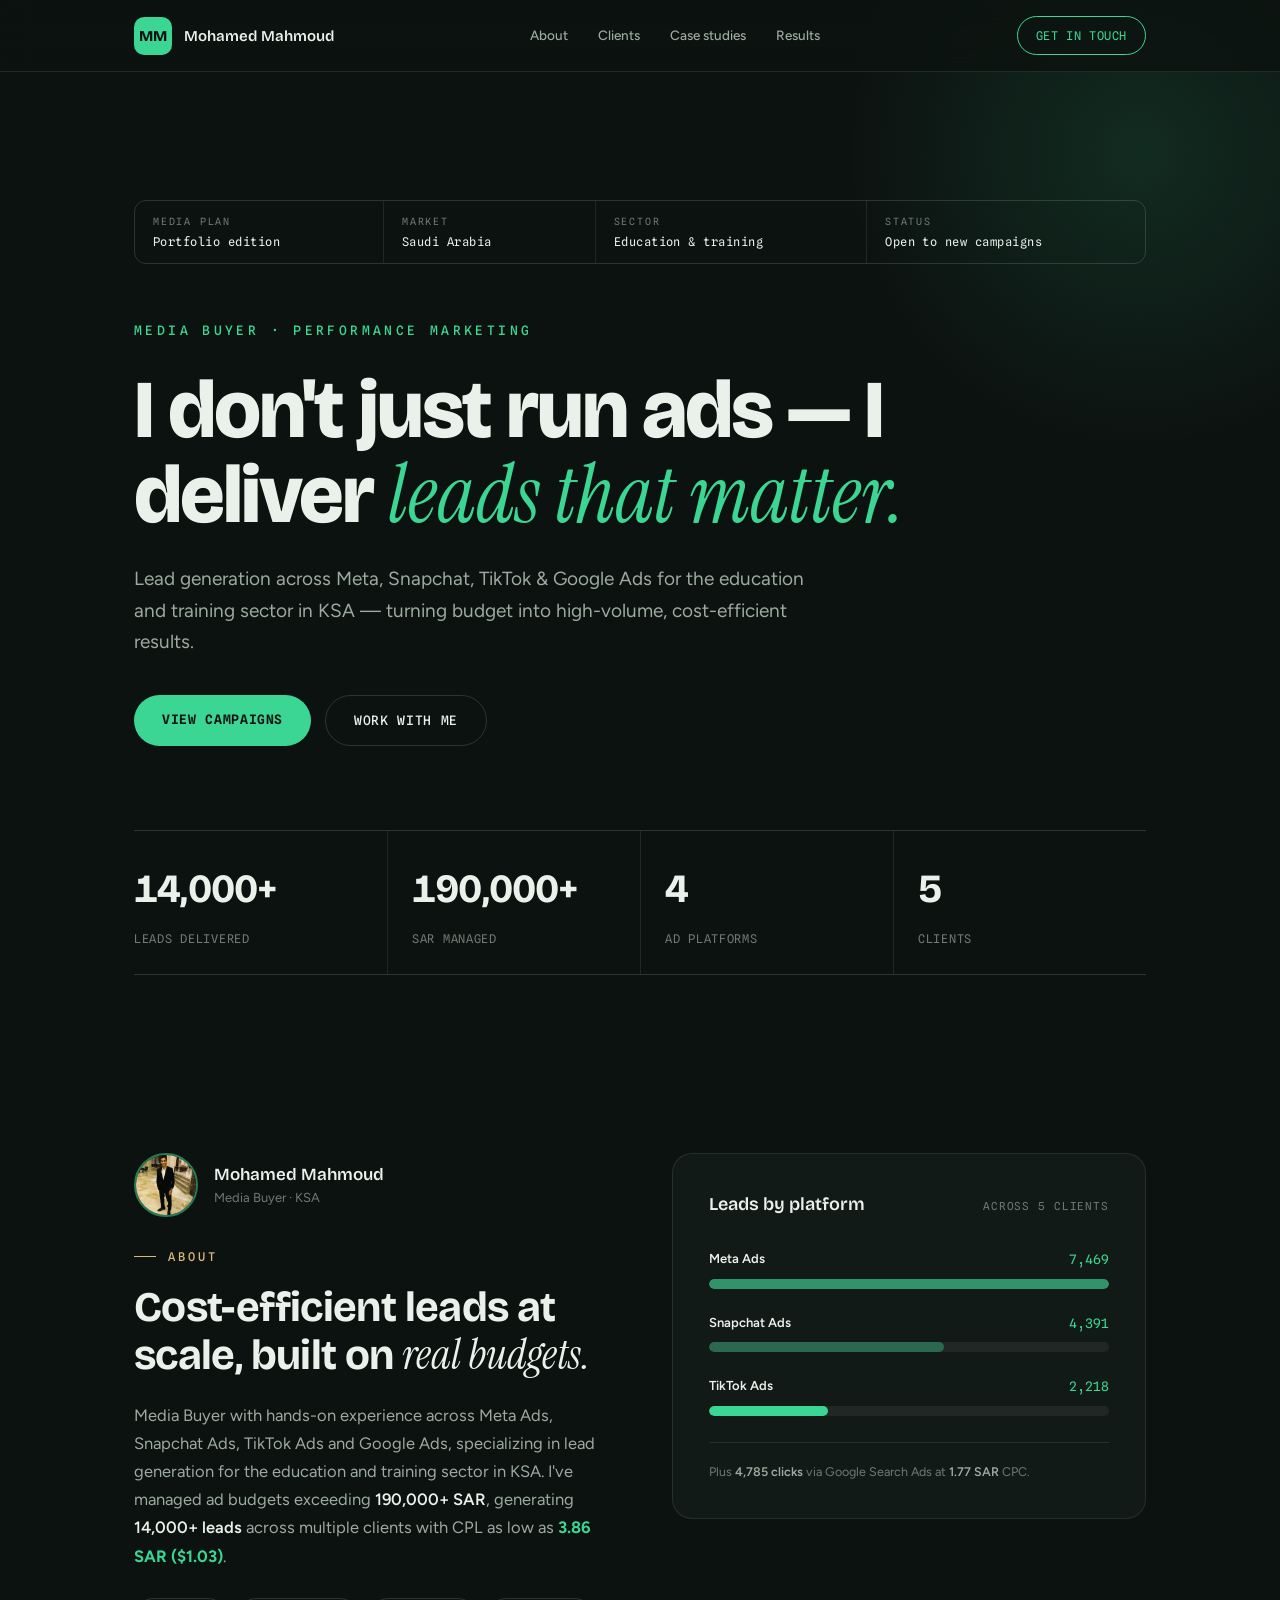
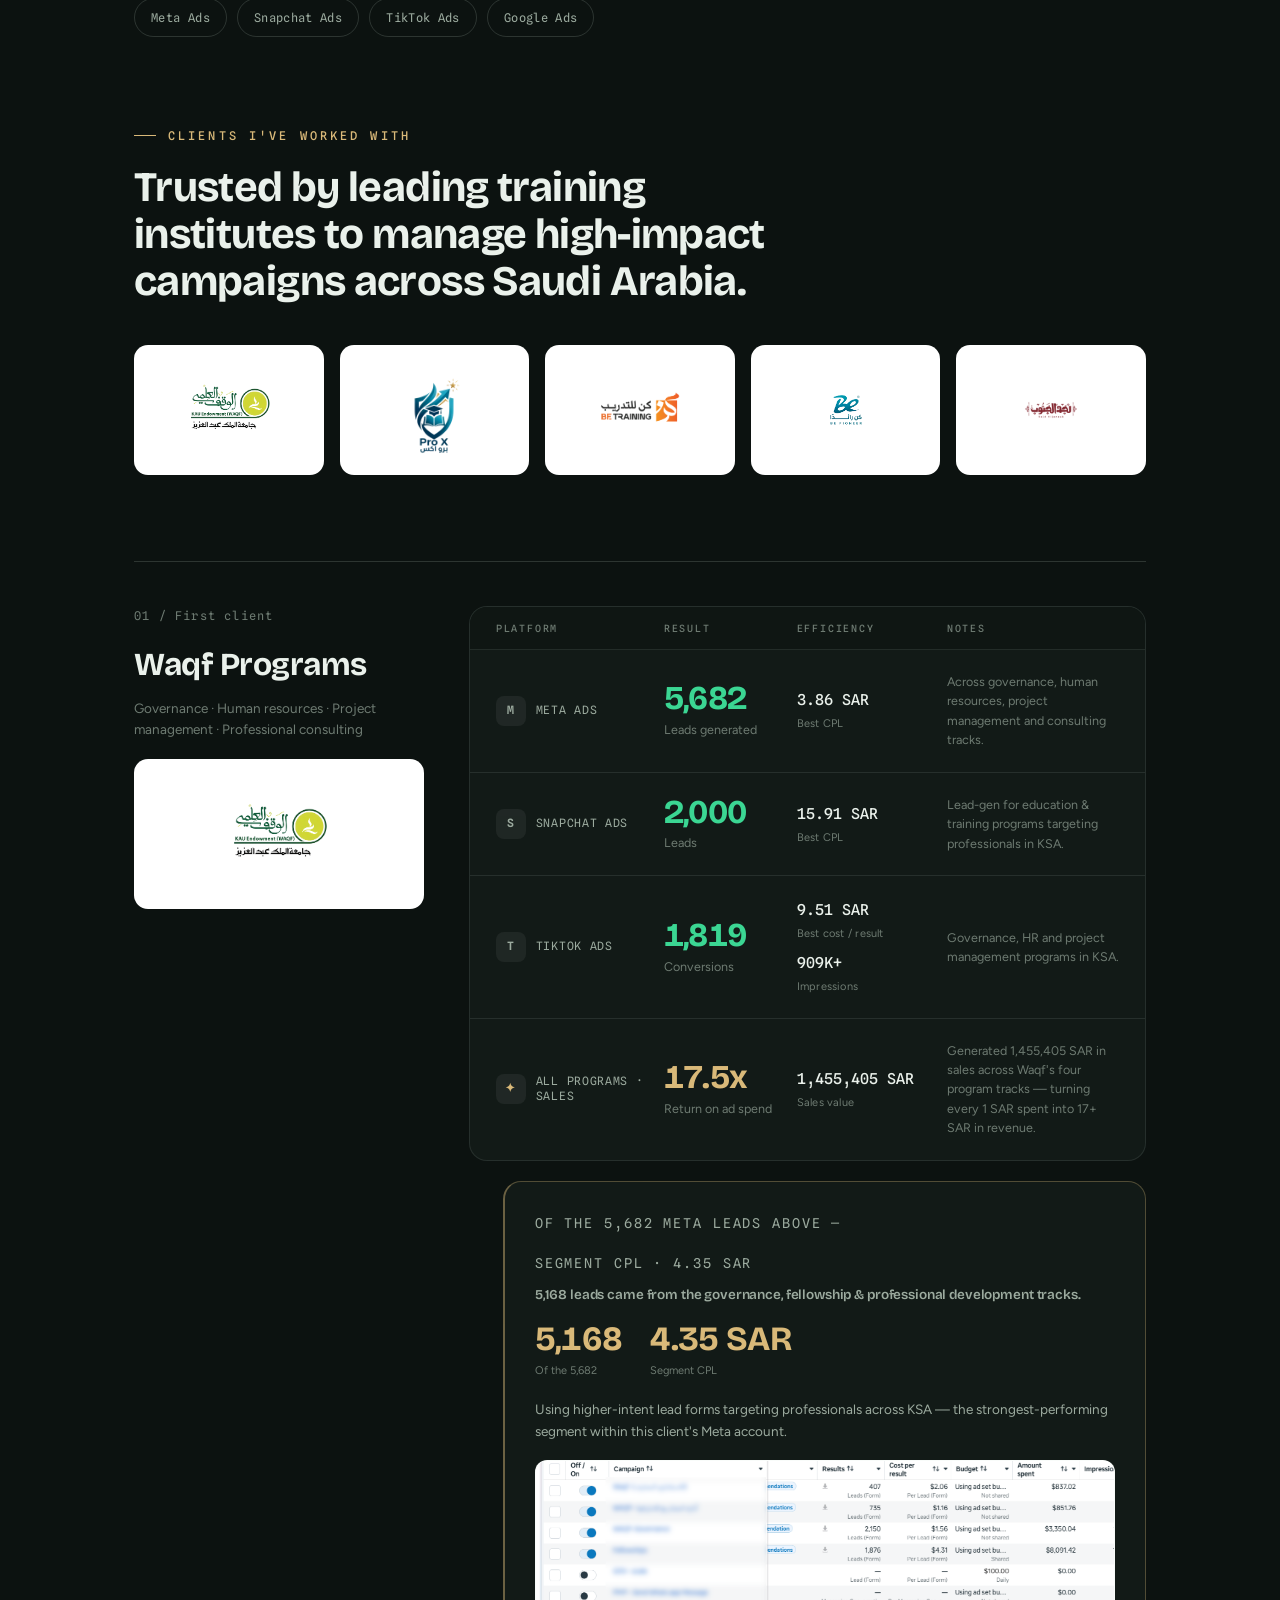
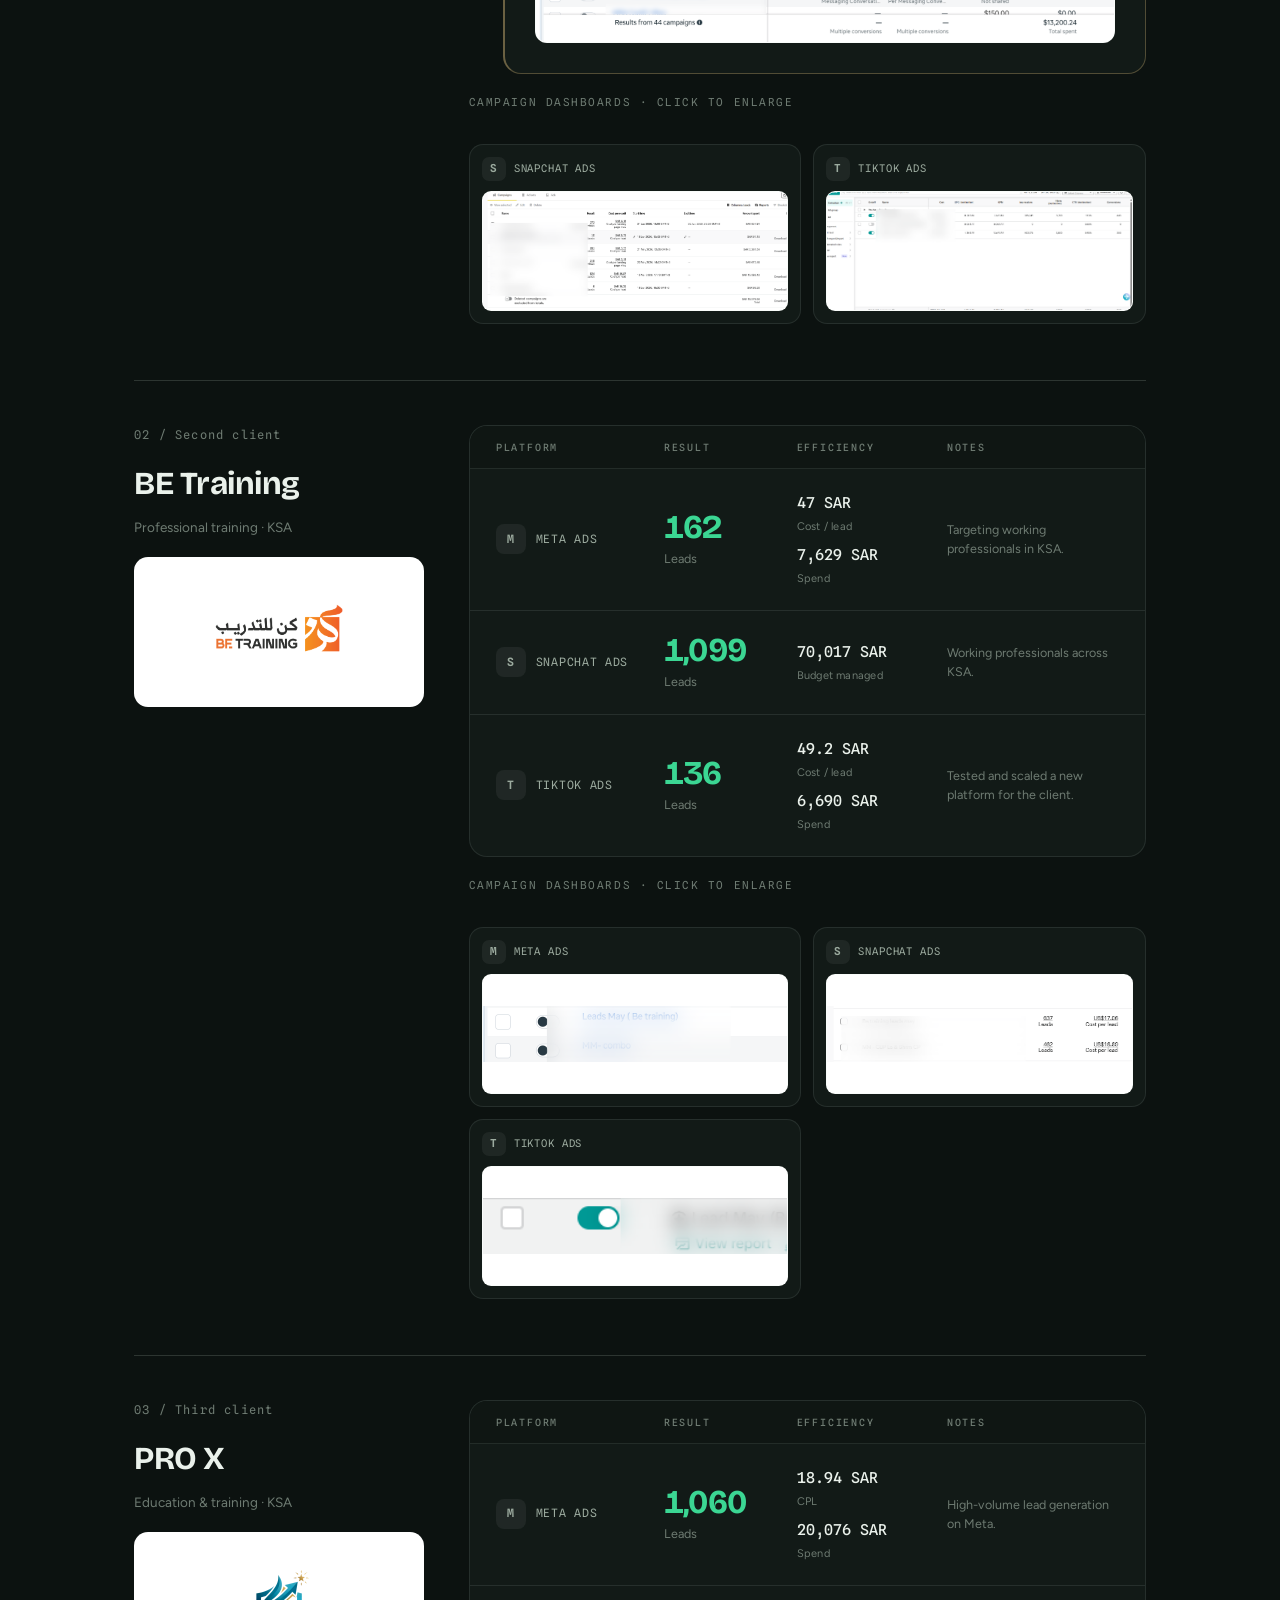
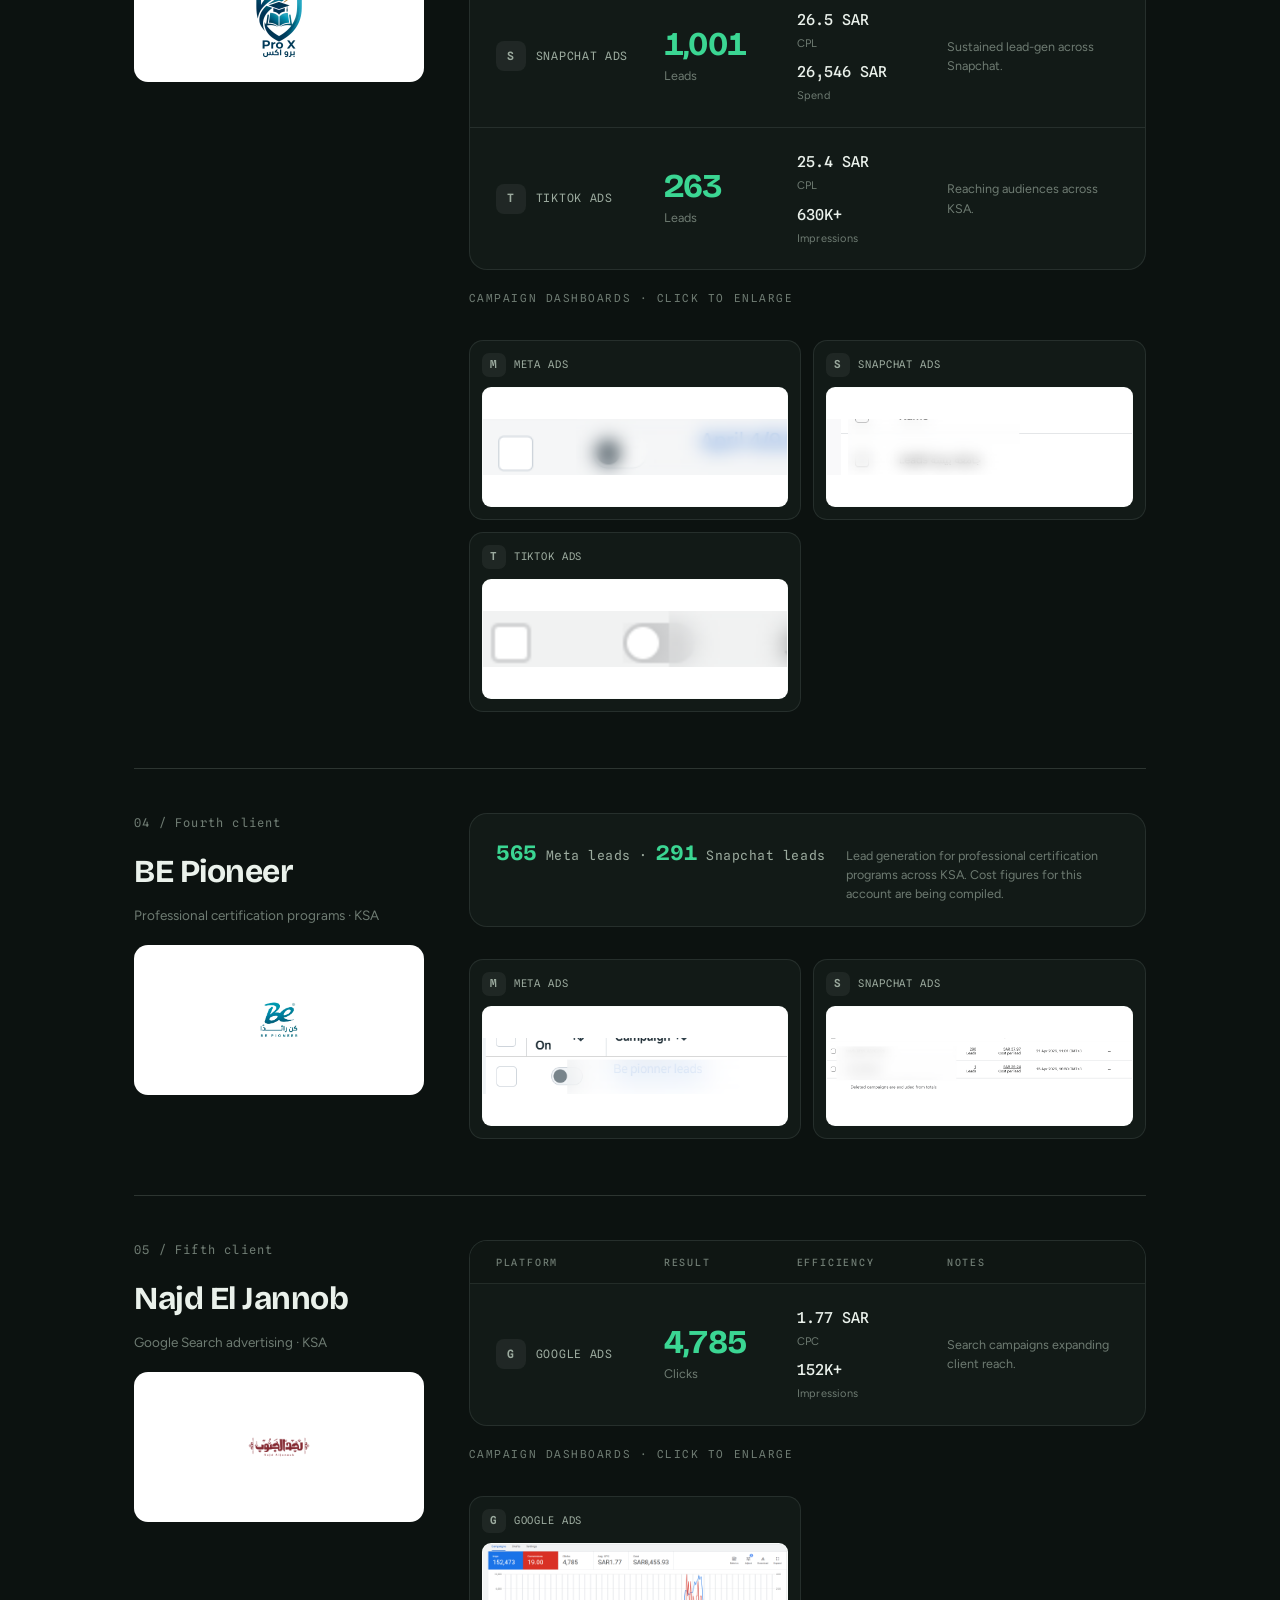
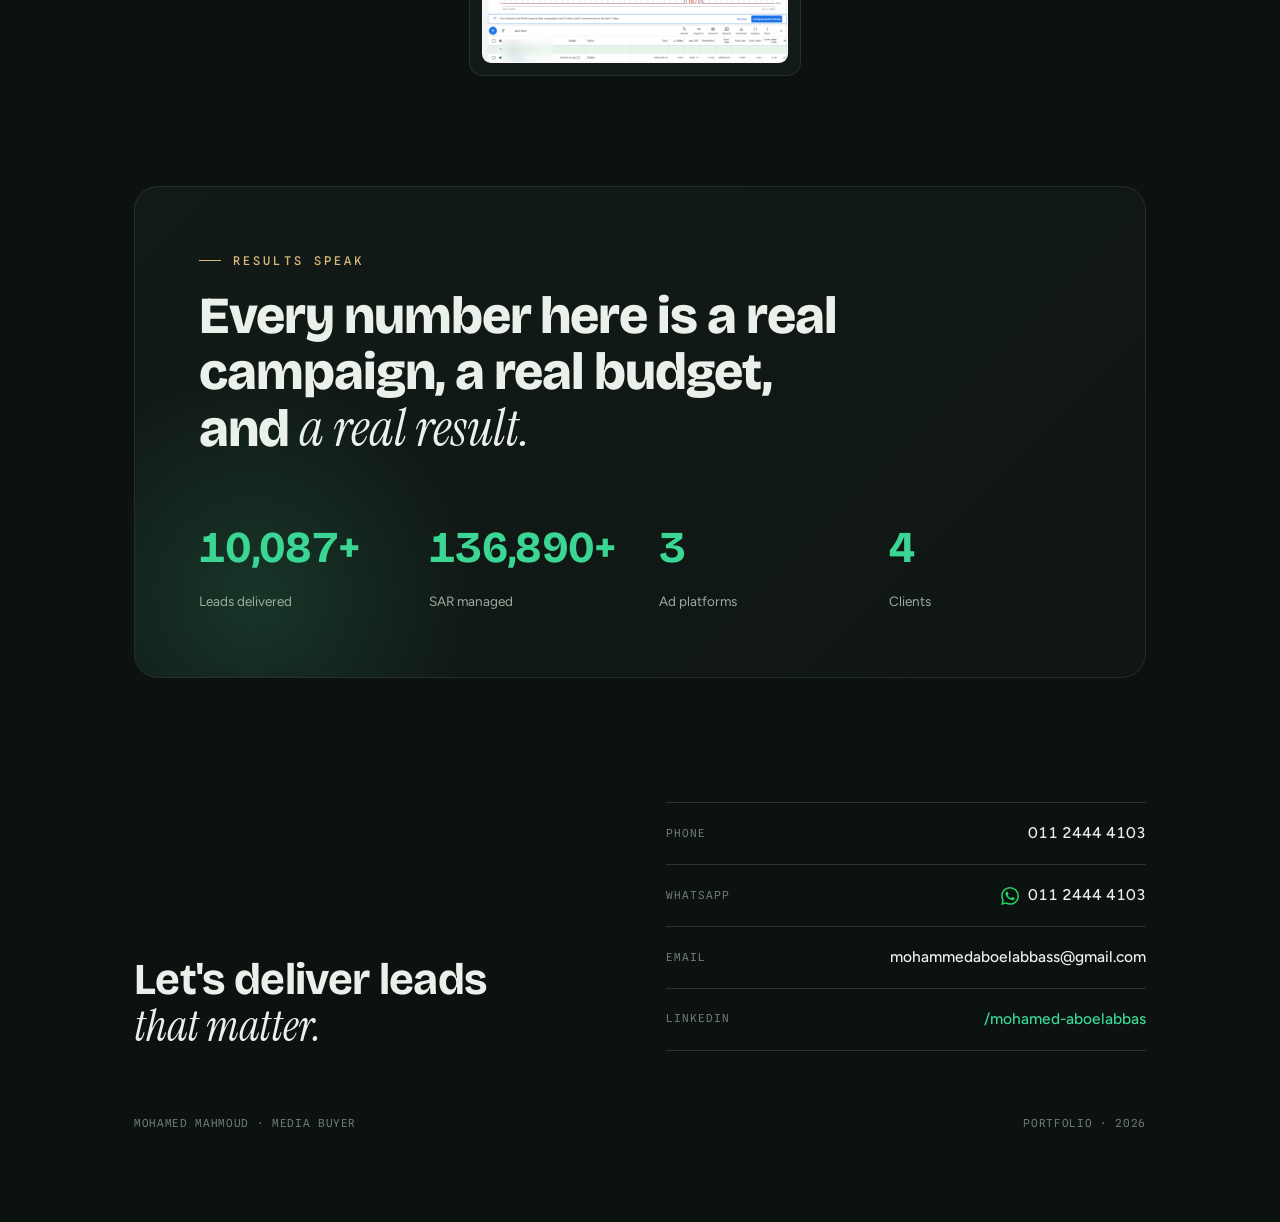
==== commit 723ea246: "Add files via upload" ====
--- a/animated.html
+++ b/animated.html
@@ -6,7 +6,7 @@
 
   <!-- ══════════ SEO — edit title & description here ══════════ -->
   <title>Mohamed Mahmoud — Media Buyer · Performance Marketing, KSA</title>
-  <meta name="description" content="Media buyer specializing in lead generation for the education and training sector in KSA. 14,000+ leads across Meta, Snapchat, TikTok & Google Ads, with CPL as low as $1.03 and 17.5x ROAS.">
+  <meta name="description" content="Media buyer specializing in lead generation for the education and training sector in KSA. 14,000+ leads across Meta, Snapchat, TikTok & Google Ads, with CPL as low as 3.86 SAR ($1.03) and 17.5x ROAS.">
   <link rel="canonical" href="https://mohammedaboelabbass-web.github.io/Mohamed-mahmoud-portfolio/">
 
   <!-- Social sharing preview (WhatsApp / LinkedIn) -->
@@ -96,7 +96,7 @@
         </div>
         <p class="eyebrow">About</p>
         <h2 class="section-title">Cost-efficient leads at scale, built on <em>real budgets.</em></h2>
-        <p class="about-copy">Media Buyer with hands-on experience across Meta Ads, Snapchat Ads, TikTok Ads and Google Ads, specializing in lead generation for the education and training sector in KSA. I've managed ad budgets exceeding <strong>190,000+ SAR</strong>, generating <strong>14,000+ leads</strong> across multiple clients with CPL as low as <strong class="hot">$1.03</strong>.</p>
+        <p class="about-copy">Media Buyer with hands-on experience across Meta Ads, Snapchat Ads, TikTok Ads and Google Ads, specializing in lead generation for the education and training sector in KSA. I've managed ad budgets exceeding <strong>190,000+ SAR</strong>, generating <strong>14,000+ leads</strong> across multiple clients with CPL as low as <strong class="hot">3.86 SAR ($1.03)</strong>.</p>
         <div class="platform-tags">
           <span>Meta Ads</span>
           <span>Snapchat Ads</span>
@@ -169,7 +169,7 @@
           <div class="ledger-row">
             <div class="ledger-platform"><span class="ledger-badge">M</span><span>Meta Ads</span></div>
             <div class="ledger-result"><div class="num">5,682</div><small>Leads generated</small></div>
-            <div class="ledger-stats"><div><div class="num">$1.03</div><small>Best CPL</small></div></div>
+            <div class="ledger-stats"><div><div class="num">3.86 SAR</div><small>Best CPL</small></div></div>
             <p class="ledger-note">Across governance, human resources, project management and consulting tracks.</p>
           </div>
           <div class="ledger-row">
@@ -195,19 +195,20 @@
           </div>
         </div>
 
-        <!-- Featured result -->
-        <div class="feature">
+        <!-- Featured result — a SUBSET of the Meta 5,682 above, not extra leads -->
+        <div class="feature feature-subset">
+          <p class="subset-label">Of the 5,682 Meta leads above —</p>
           <div class="feature-head">
             <div>
-              <p class="feature-tag">Best CPL · $1.16</p>
-              <p class="feature-title">5,168 leads across governance, fellowship &amp; professional development programs.</p>
+              <p class="feature-tag">Segment CPL · 4.35 SAR</p>
+              <p class="feature-title">5,168 leads came from the governance, fellowship &amp; professional development tracks.</p>
             </div>
             <div class="feature-nums">
-              <div><div class="num">5,168</div><small>Leads</small></div>
-              <div><div class="num">$1.16</div><small>Lowest CPL</small></div>
-            </div>
-          </div>
-          <p>Using higher-intent lead forms targeting professionals across KSA — the lowest CPL achieved across all clients and platforms.</p>
+              <div><div class="num">5,168</div><small>Of the 5,682</small></div>
+              <div><div class="num">4.35 SAR</div><small>Segment CPL</small></div>
+            </div>
+          </div>
+          <p>Using higher-intent lead forms targeting professionals across KSA — the strongest-performing segment within this client's Meta account.</p>
           <a class="feature-img shot-link" href="img/shot-waqf-meta-breakdown.png"><img src="img/shot-waqf-meta-breakdown.png" alt="Waqf Meta campaign breakdown — leads and cost per result" loading="lazy"></a>
         </div>
 
@@ -347,8 +348,16 @@
       </div>
     </article>
 
-    <!-- ─────────── CLIENT 04 · BE PIONEER ─────────── -->
-    <article class="case" data-reveal>
+    <!-- ─────────── CLIENT 04 · BE PIONEER ───────────
+         Compact one-line mention: no CPL or spend figures are available
+         for this client yet, so it is NOT shown as a full case study.
+
+         TODO — fill in from the BE Pioneer ad accounts, then (optionally)
+         promote this back to a full <article class="case"> ledger card:
+           • Meta Ads    — 565 leads · CPL: ____ SAR · Spend: ____ SAR
+           • Snapchat Ads — 291 leads · CPL: ____ SAR · Spend: ____ SAR
+    -->
+    <article class="case case-compact" data-reveal>
       <div>
         <p class="case-no">04 / Fourth client</p>
         <h3>BE Pioneer</h3>
@@ -356,26 +365,10 @@
         <a class="case-logo" href="https://oc.edu.sa/ar" target="_blank" rel="noopener" title="BE Pioneer"><img src="img/logo-bepioneer.png" alt="BE Pioneer logo" loading="lazy"></a>
       </div>
       <div class="case-body">
-
-        <div class="ledger">
-          <div class="ledger-head" aria-hidden="true">
-            <span>Platform</span><span>Result</span><span>Efficiency</span><span>Notes</span>
-          </div>
-          <div class="ledger-row">
-            <div class="ledger-platform"><span class="ledger-badge">M</span><span>Meta Ads</span></div>
-            <div class="ledger-result"><div class="num">565</div><small>Leads</small></div>
-            <div class="ledger-stats"></div>
-            <p class="ledger-note">Professional certification programs in KSA.</p>
-          </div>
-          <div class="ledger-row">
-            <div class="ledger-platform"><span class="ledger-badge">S</span><span>Snapchat Ads</span></div>
-            <div class="ledger-result"><div class="num">291</div><small>Leads</small></div>
-            <div class="ledger-stats"></div>
-            <p class="ledger-note">Professional certification programs in KSA.</p>
-          </div>
-        </div>
-
-        <p class="shots-label">Campaign dashboards · click to enlarge</p>
+        <p class="case-line">
+          <span class="case-line-nums"><b class="num">565</b> Meta leads · <b class="num">291</b> Snapchat leads</span>
+          <span class="case-line-note">Lead generation for professional certification programs across KSA. Cost figures for this account are being compiled.</span>
+        </p>
         <div class="shots">
           <a class="shot shot-link wide" href="img/shot-bepioneer-meta.png">
             <span class="shot-head"><span class="ledger-badge">M</span><span>Meta Ads</span></span>
@@ -386,7 +379,6 @@
             <span class="shot-thumb"><img src="img/shot-bepioneer-snapchat.png" alt="BE Pioneer Snapchat campaign dashboard" loading="lazy"></span>
           </a>
         </div>
-
       </div>
     </article>
 
--- a/css/style.css
+++ b/css/style.css
@@ -201,6 +201,11 @@
   position: relative;
   padding-top: clamp(64px, 10vw, 128px);
   padding-bottom: clamp(48px, 7vw, 88px);
+  /* The glow below sits at right:-180px. `clip` trims that horizontal
+     overhang (which otherwise widens the page on mobile) while letting
+     the glow still bleed vertically. `clip` — not `hidden` — so no
+     scroll container is created. */
+  overflow-x: clip;
 }
 
 /* soft emerald glow, top-right */
@@ -701,6 +706,40 @@
   color: var(--faint);
 }
 
+/* — Compact client mention (no efficiency data yet) — */
+.case-line {
+  display: flex;
+  flex-wrap: wrap;
+  align-items: baseline;
+  gap: 8px 20px;
+  background: var(--panel);
+  border: 1px solid var(--line);
+  border-radius: 18px;
+  padding: 22px 26px;
+}
+
+.case-line-nums {
+  font-family: var(--font-data);
+  font-size: 13px;
+  letter-spacing: 0.04em;
+  color: var(--muted);
+}
+
+.case-line-nums .num {
+  font-family: var(--font-display);
+  font-weight: 700;
+  font-size: 22px;
+  letter-spacing: -0.01em;
+  color: var(--emerald);
+}
+
+.case-line-note {
+  flex: 1 1 260px;
+  font-size: 12.5px;
+  line-height: 1.55;
+  color: var(--faint);
+}
+
 /* — Featured highlight (Waqf breakdown) — */
 .feature {
   background: var(--panel);
@@ -718,6 +757,21 @@
   align-items: flex-start;
   justify-content: space-between;
   gap: 16px;
+}
+
+/* Subset block: indented + rule on the left so it reads as a child
+   of the platform row above it, not as additional leads. */
+.feature-subset {
+  margin-left: clamp(0px, 3vw, 34px);
+  border-left: 2px solid color-mix(in srgb, var(--gold) 45%, transparent);
+}
+
+.subset-label {
+  font-family: var(--font-data);
+  font-size: 11px;
+  letter-spacing: 0.14em;
+  text-transform: uppercase;
+  color: var(--faint);
 }
 
 .feature-tag {
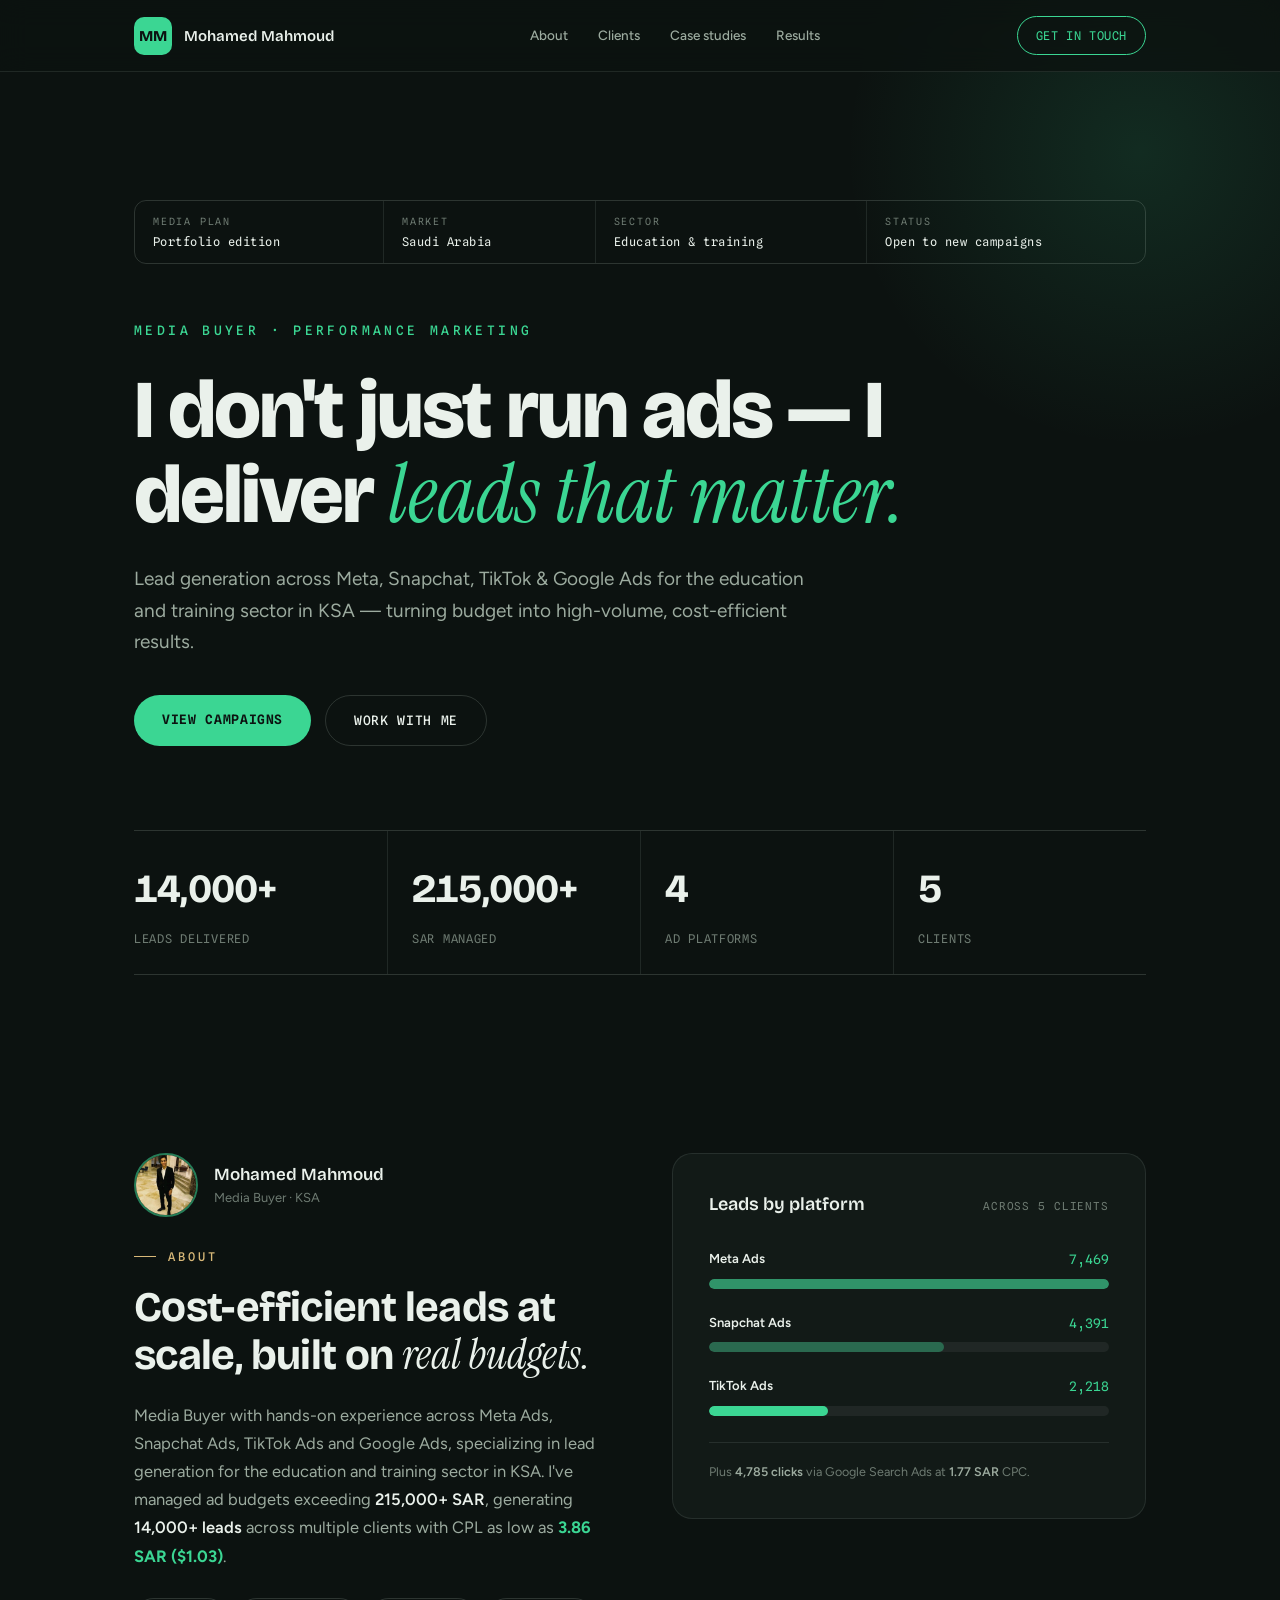
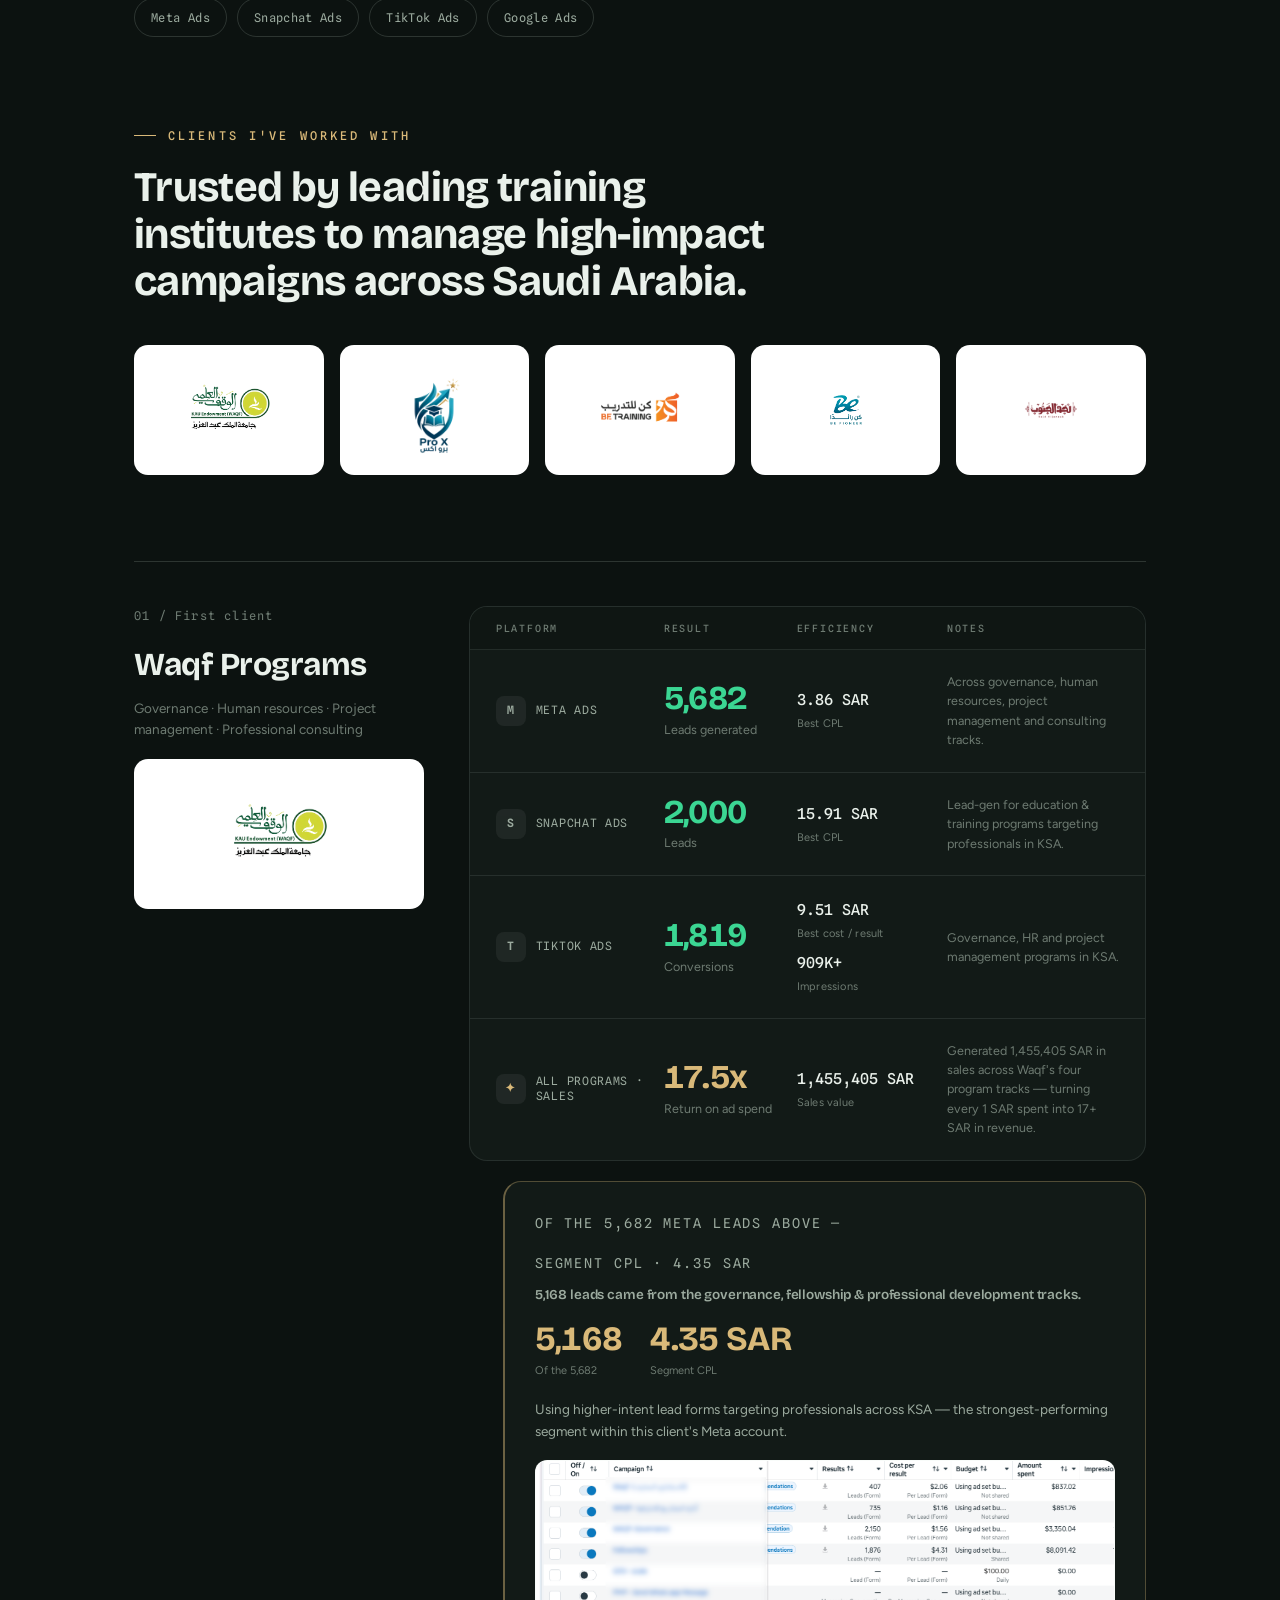
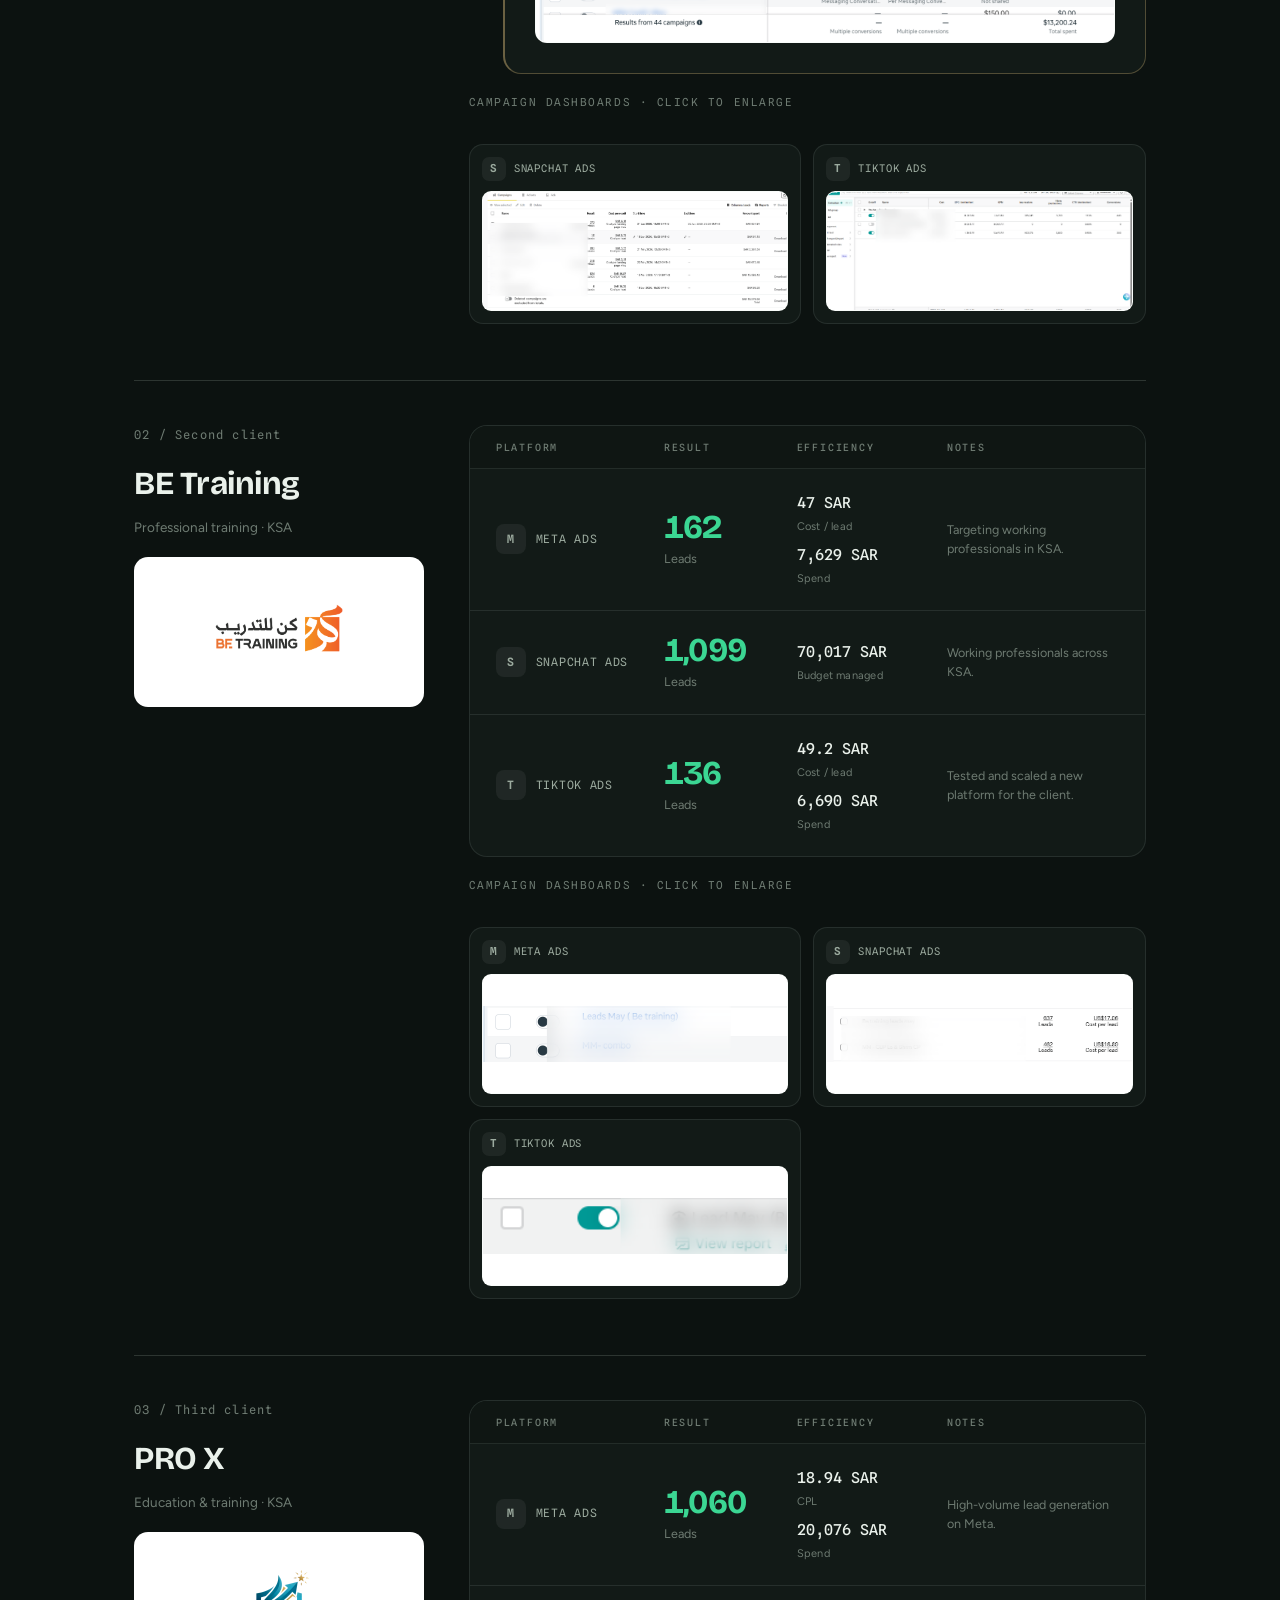
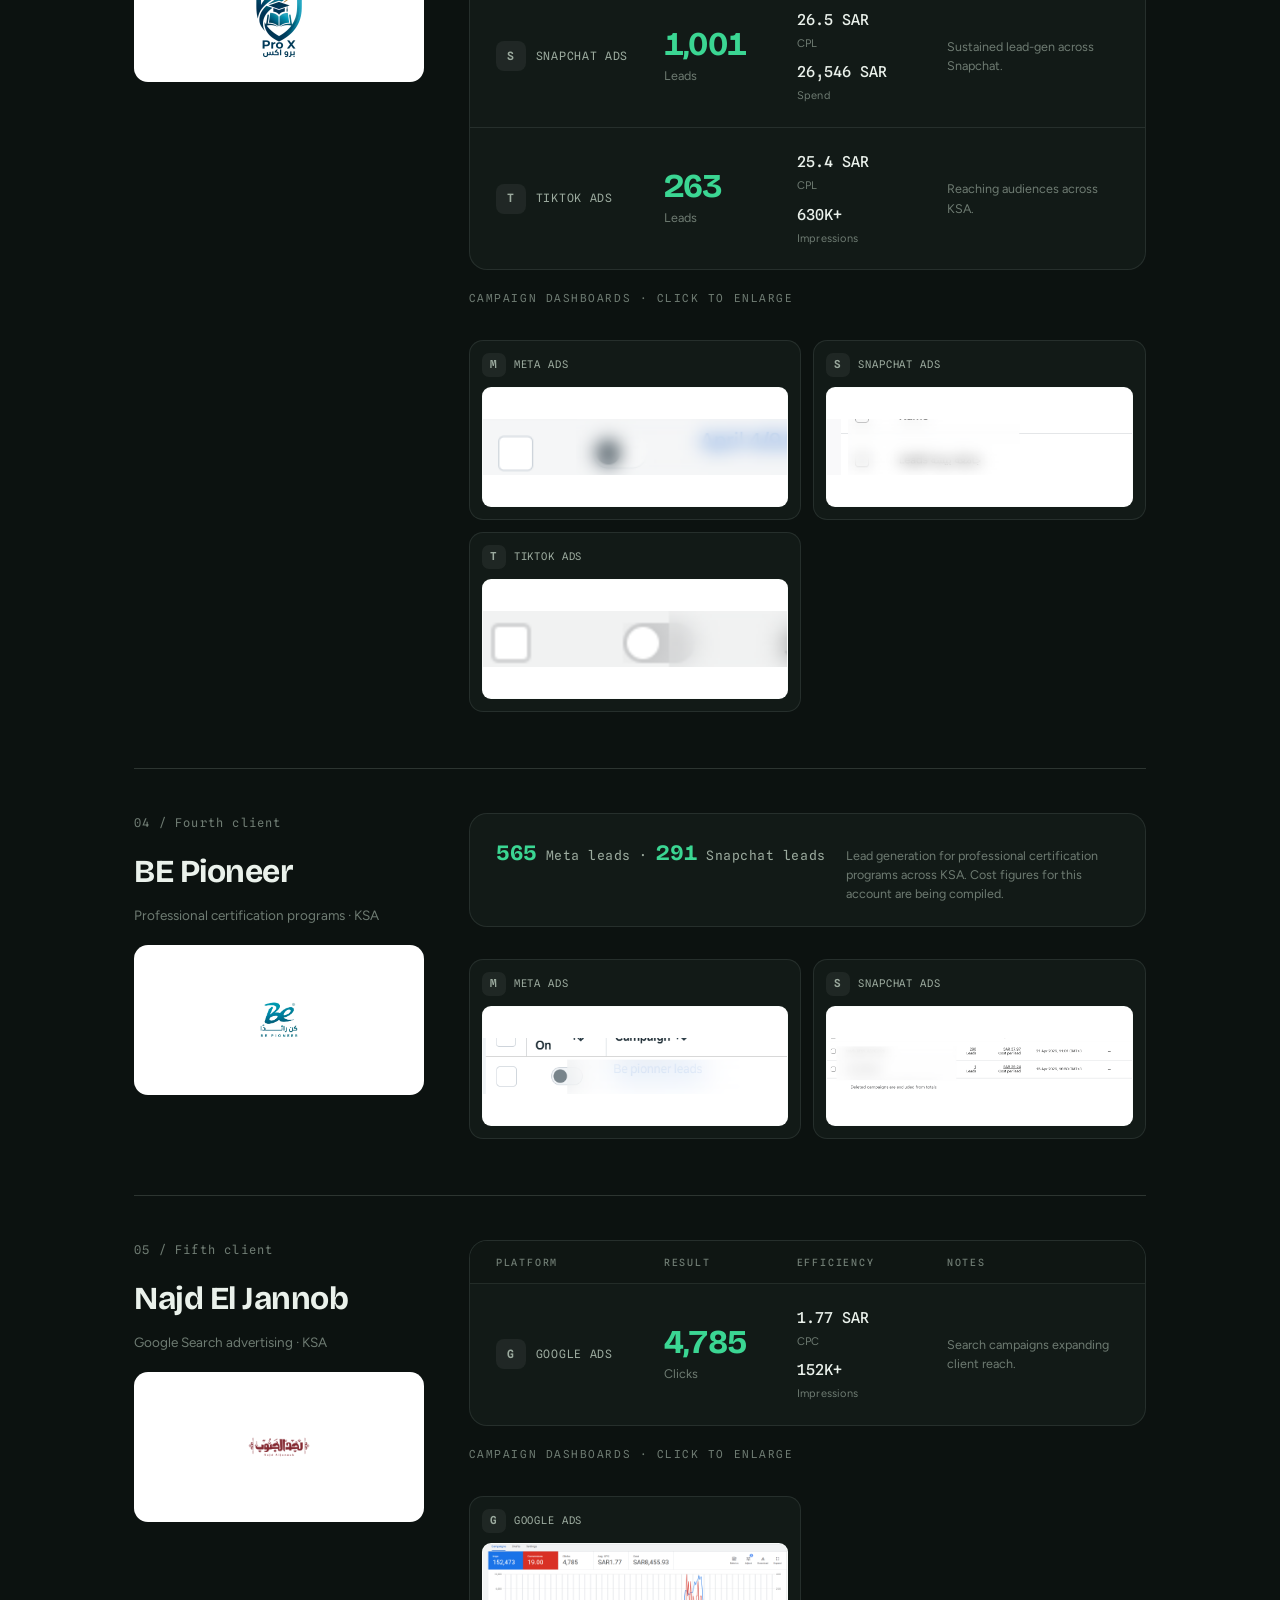
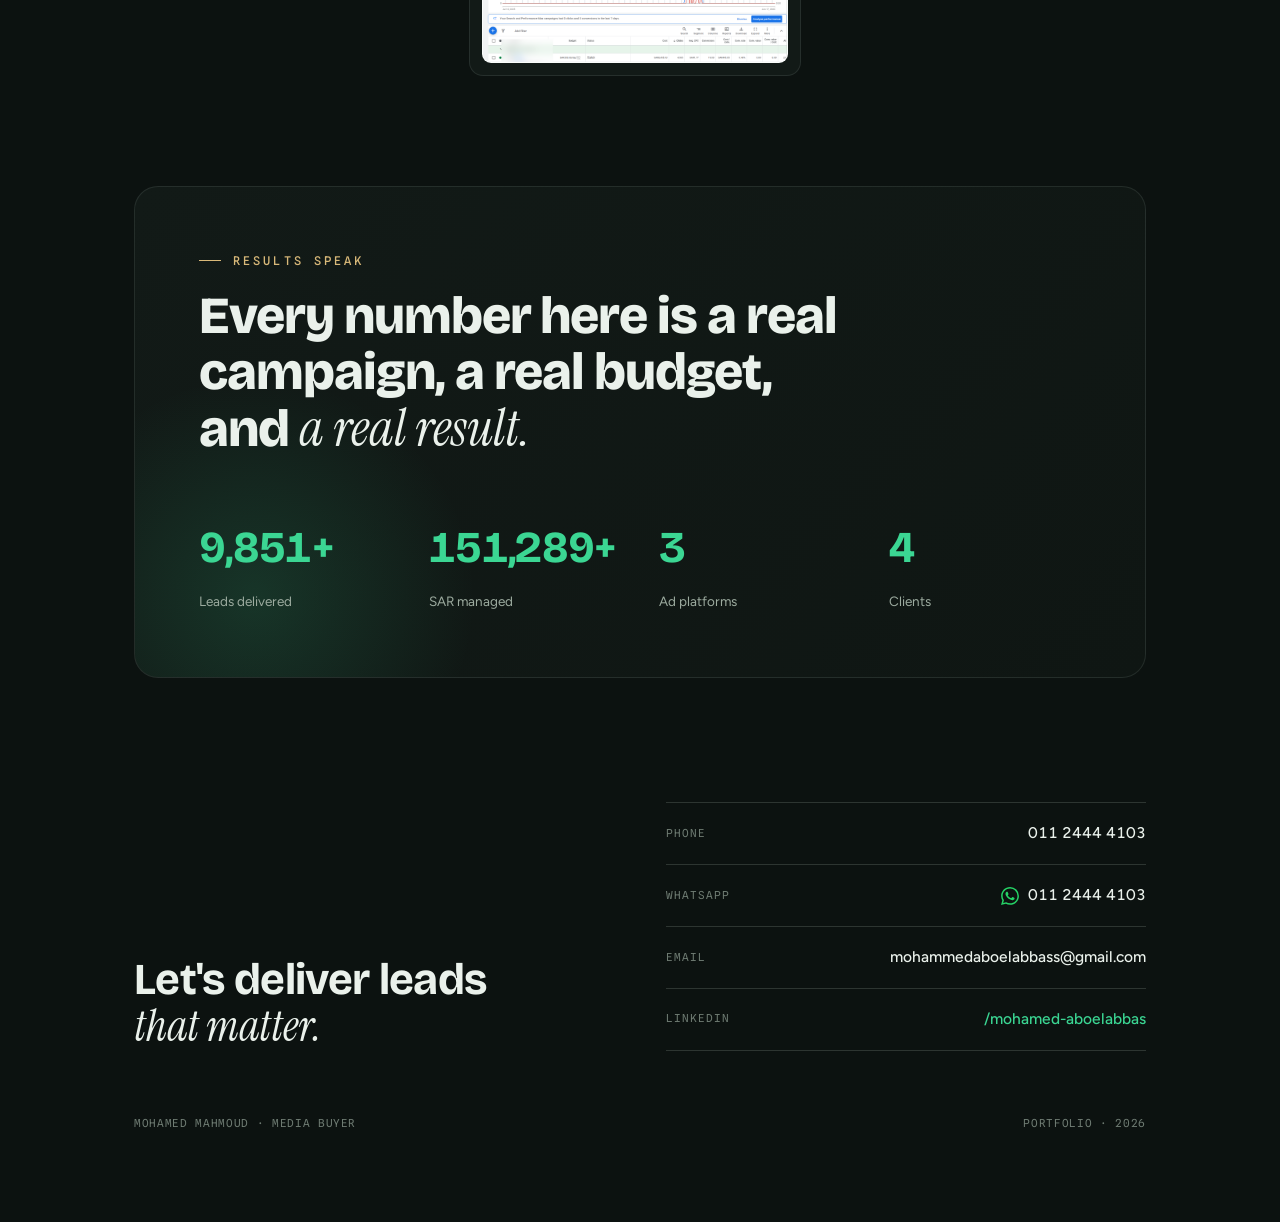
==== commit 8022a52a: "Add files via upload" ====
--- a/animated.html
+++ b/animated.html
@@ -12,7 +12,7 @@
   <!-- Social sharing preview (WhatsApp / LinkedIn) -->
   <meta property="og:type" content="website">
   <meta property="og:title" content="Mohamed Mahmoud — Media Buyer">
-  <meta property="og:description" content="I don't just run ads — I deliver leads that matter. 14,000+ leads · 190,000+ SAR managed · 4 platforms · 5 clients.">
+  <meta property="og:description" content="I don't just run ads — I deliver leads that matter. 14,000+ leads · 215,000+ SAR managed · 4 platforms · 5 clients.">
   <meta property="og:image" content="https://mohammedaboelabbass-web.github.io/Mohamed-mahmoud-portfolio/img/profile.png">
   <meta property="og:url" content="https://mohammedaboelabbass-web.github.io/Mohamed-mahmoud-portfolio/">
 
@@ -73,7 +73,7 @@
       <!-- The four headline numbers -->
       <dl class="statline">
         <div><dd class="num" data-count>14,000+</dd><dt>Leads delivered</dt></div>
-        <div><dd class="num" data-count>190,000+</dd><dt>SAR managed</dt></div>
+        <div><dd class="num" data-count>215,000+</dd><dt>SAR managed</dt></div>
         <div><dd class="num" data-count>4</dd><dt>Ad platforms</dt></div>
         <div><dd class="num" data-count>5</dd><dt>Clients</dt></div>
       </dl>
@@ -96,7 +96,7 @@
         </div>
         <p class="eyebrow">About</p>
         <h2 class="section-title">Cost-efficient leads at scale, built on <em>real budgets.</em></h2>
-        <p class="about-copy">Media Buyer with hands-on experience across Meta Ads, Snapchat Ads, TikTok Ads and Google Ads, specializing in lead generation for the education and training sector in KSA. I've managed ad budgets exceeding <strong>190,000+ SAR</strong>, generating <strong>14,000+ leads</strong> across multiple clients with CPL as low as <strong class="hot">3.86 SAR ($1.03)</strong>.</p>
+        <p class="about-copy">Media Buyer with hands-on experience across Meta Ads, Snapchat Ads, TikTok Ads and Google Ads, specializing in lead generation for the education and training sector in KSA. I've managed ad budgets exceeding <strong>215,000+ SAR</strong>, generating <strong>14,000+ leads</strong> across multiple clients with CPL as low as <strong class="hot">3.86 SAR ($1.03)</strong>.</p>
         <div class="platform-tags">
           <span>Meta Ads</span>
           <span>Snapchat Ads</span>
@@ -430,7 +430,7 @@
         <h2>Every number here is a real campaign, a real budget, and <em>a real result.</em></h2>
         <div class="big-stats">
           <div><div class="num" data-count>14,000+</div><small>Leads delivered</small></div>
-          <div><div class="num" data-count>190,000+</div><small>SAR managed</small></div>
+          <div><div class="num" data-count>215,000+</div><small>SAR managed</small></div>
           <div><div class="num" data-count>4</div><small>Ad platforms</small></div>
           <div><div class="num" data-count>5</div><small>Clients</small></div>
         </div>
